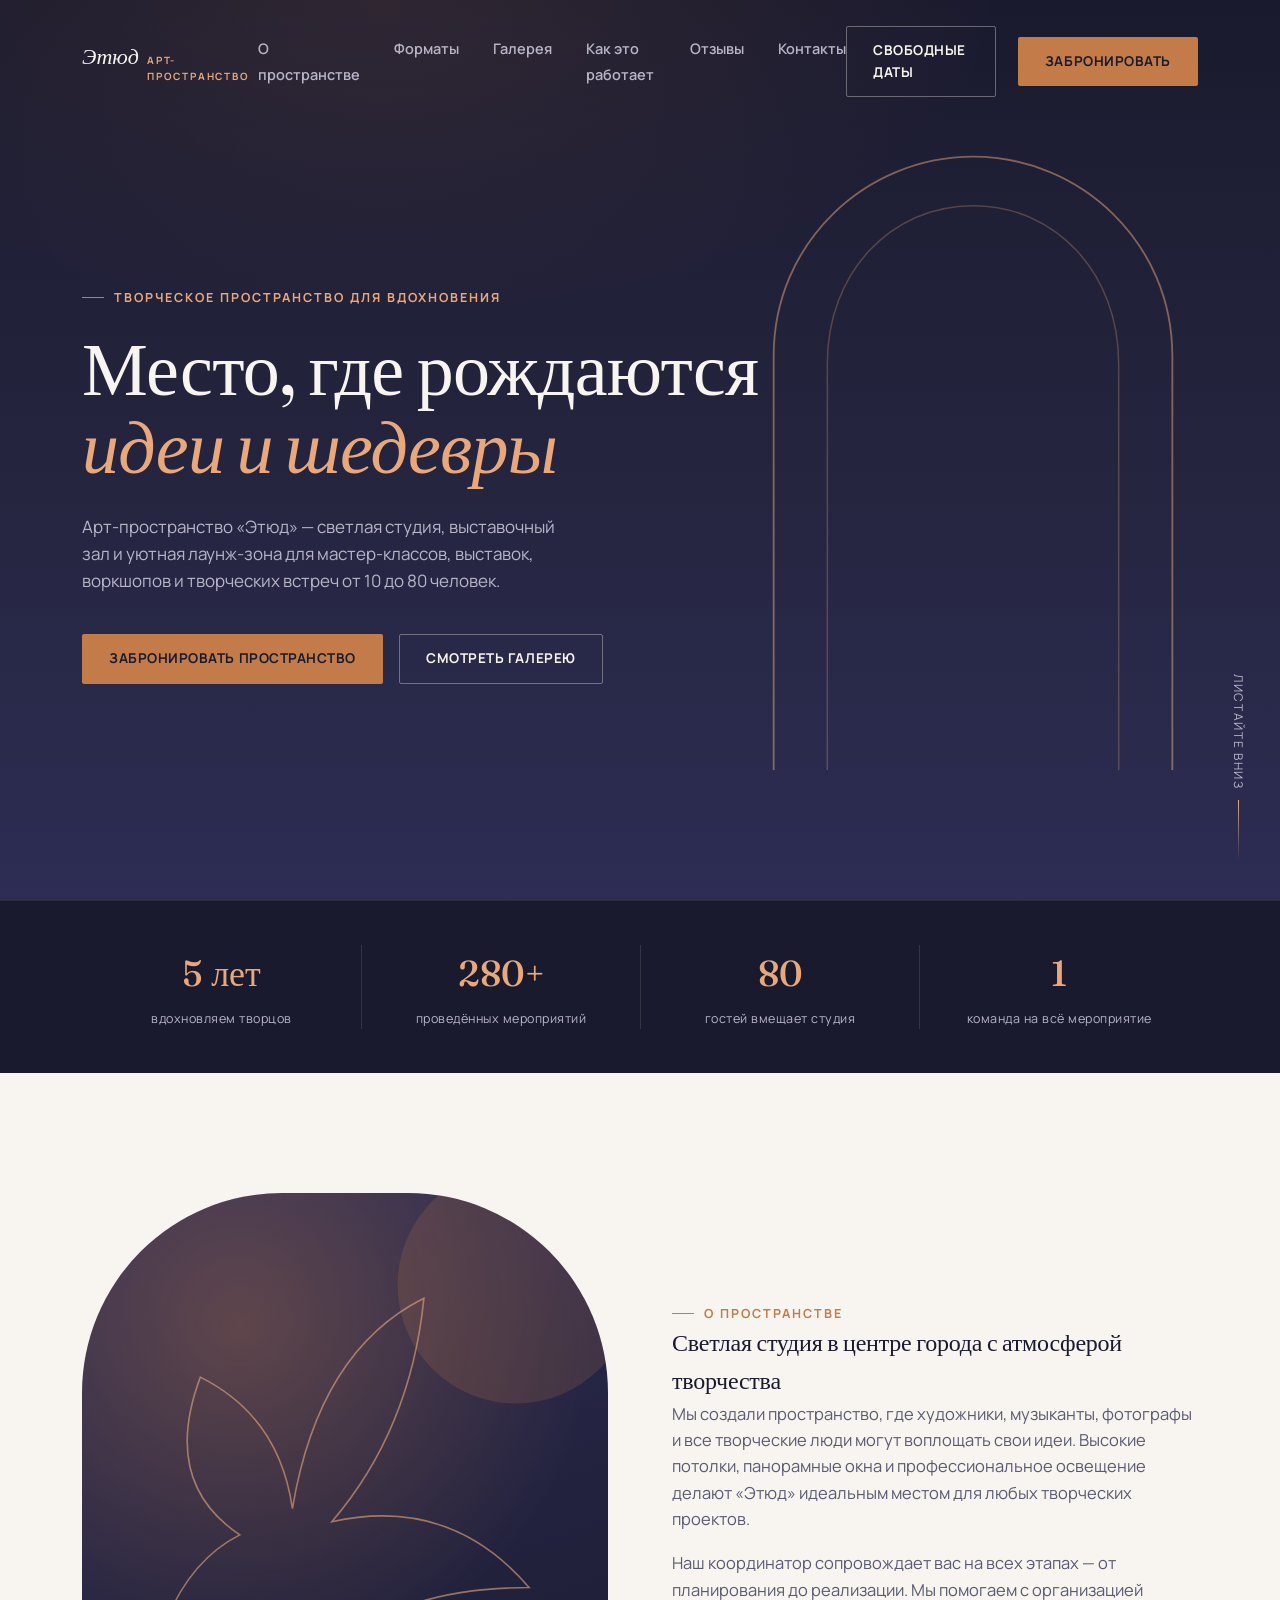
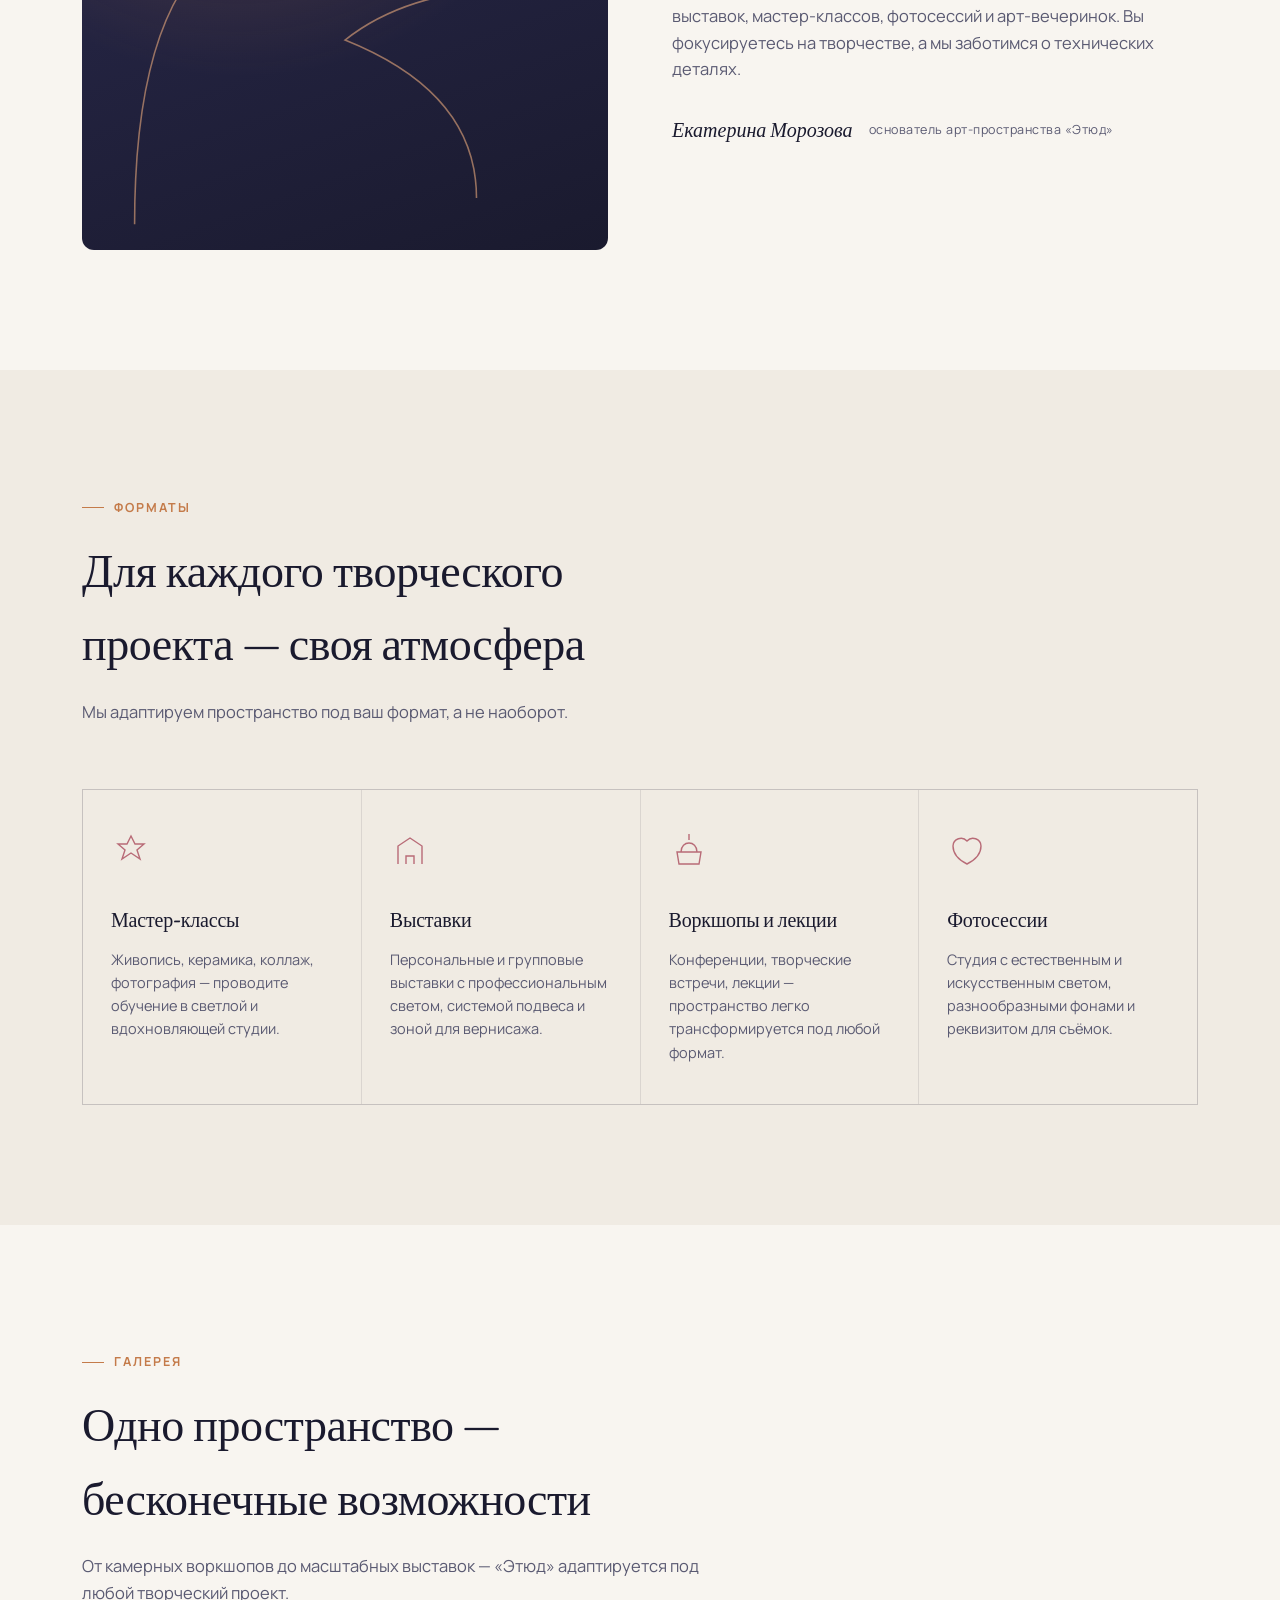
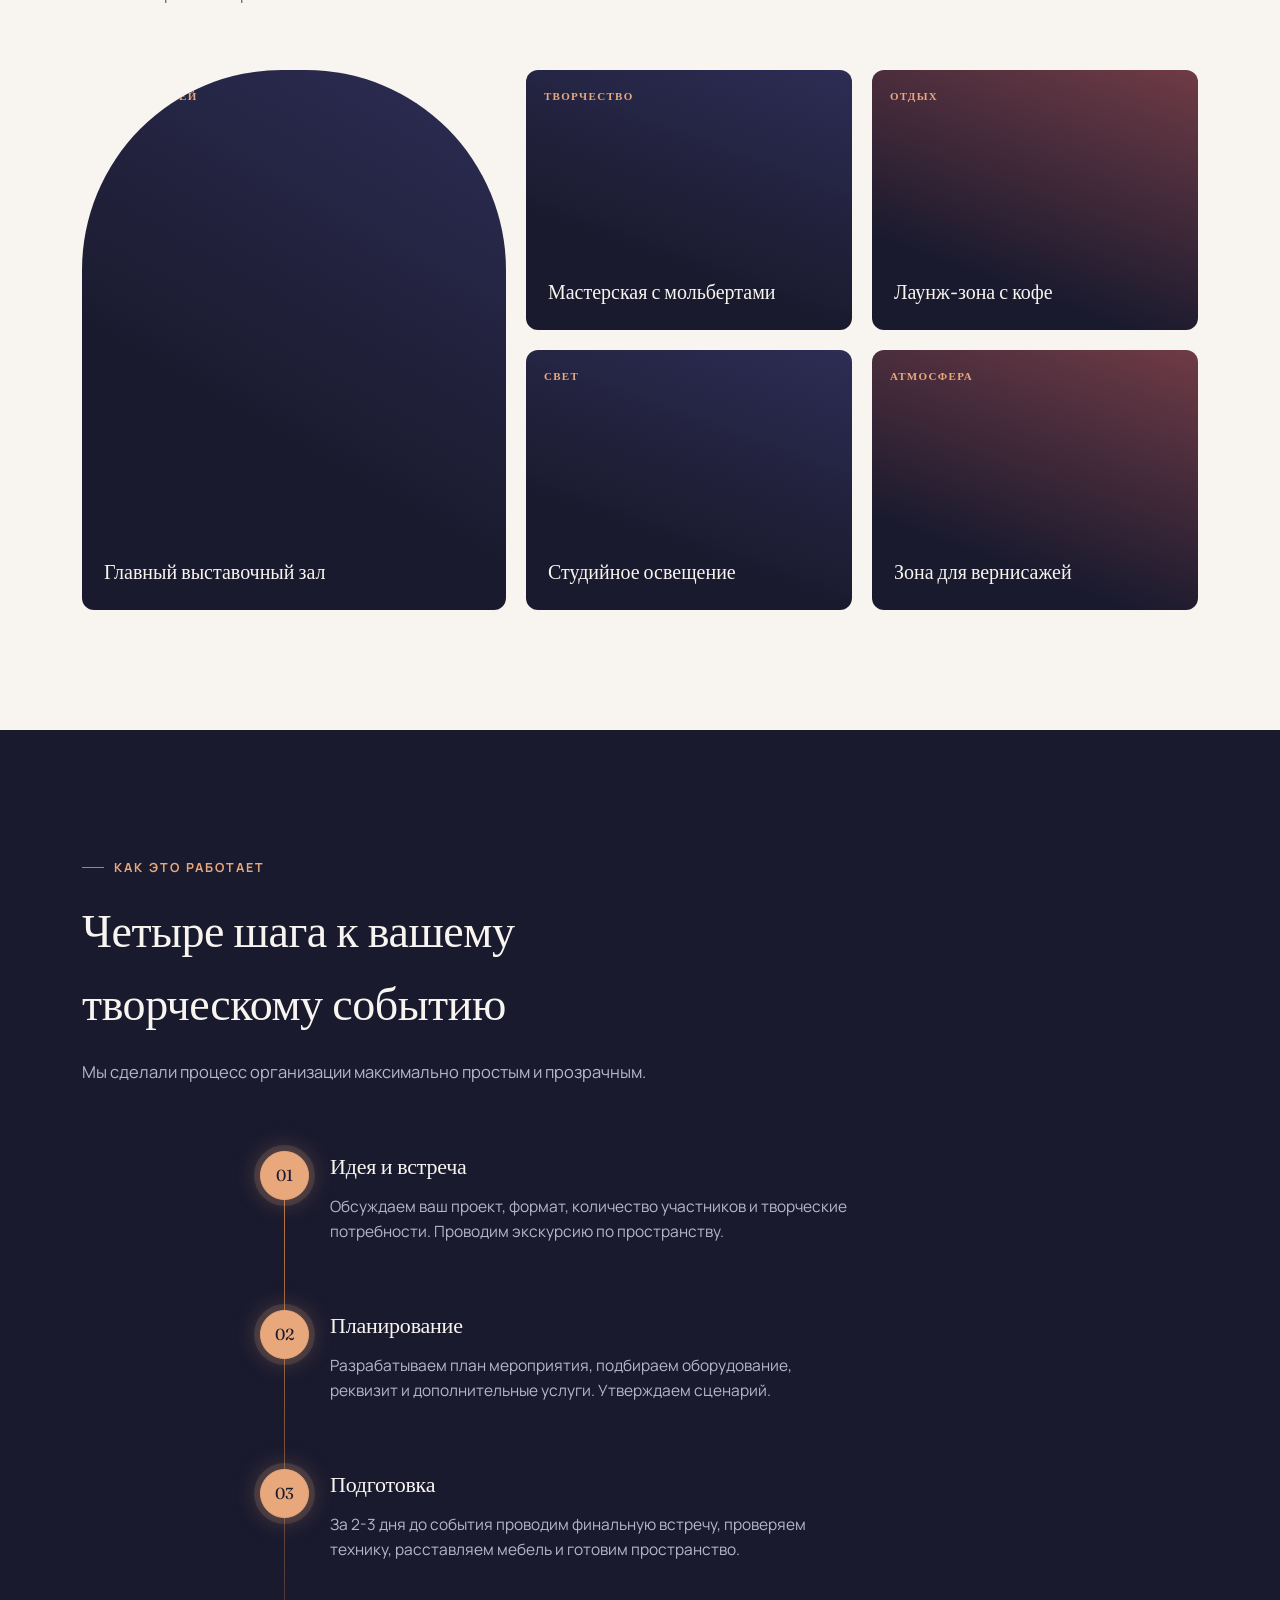
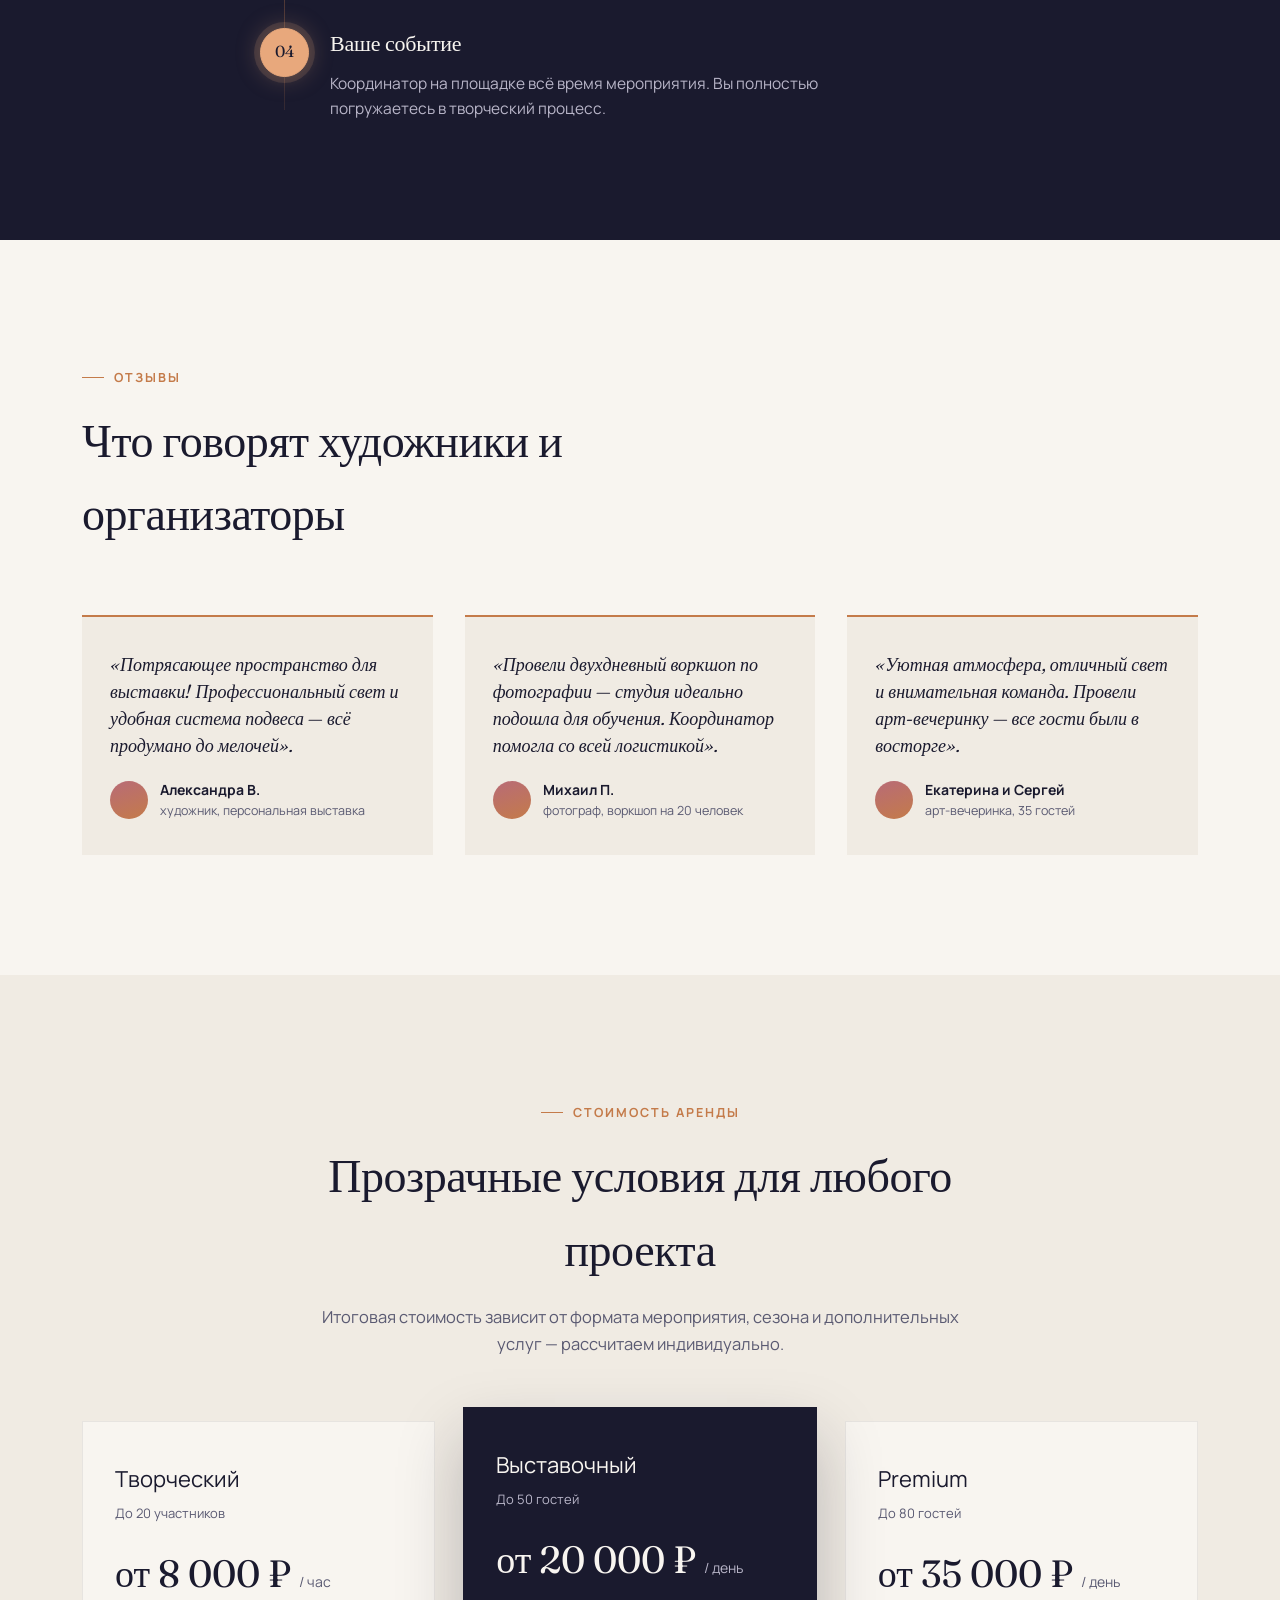
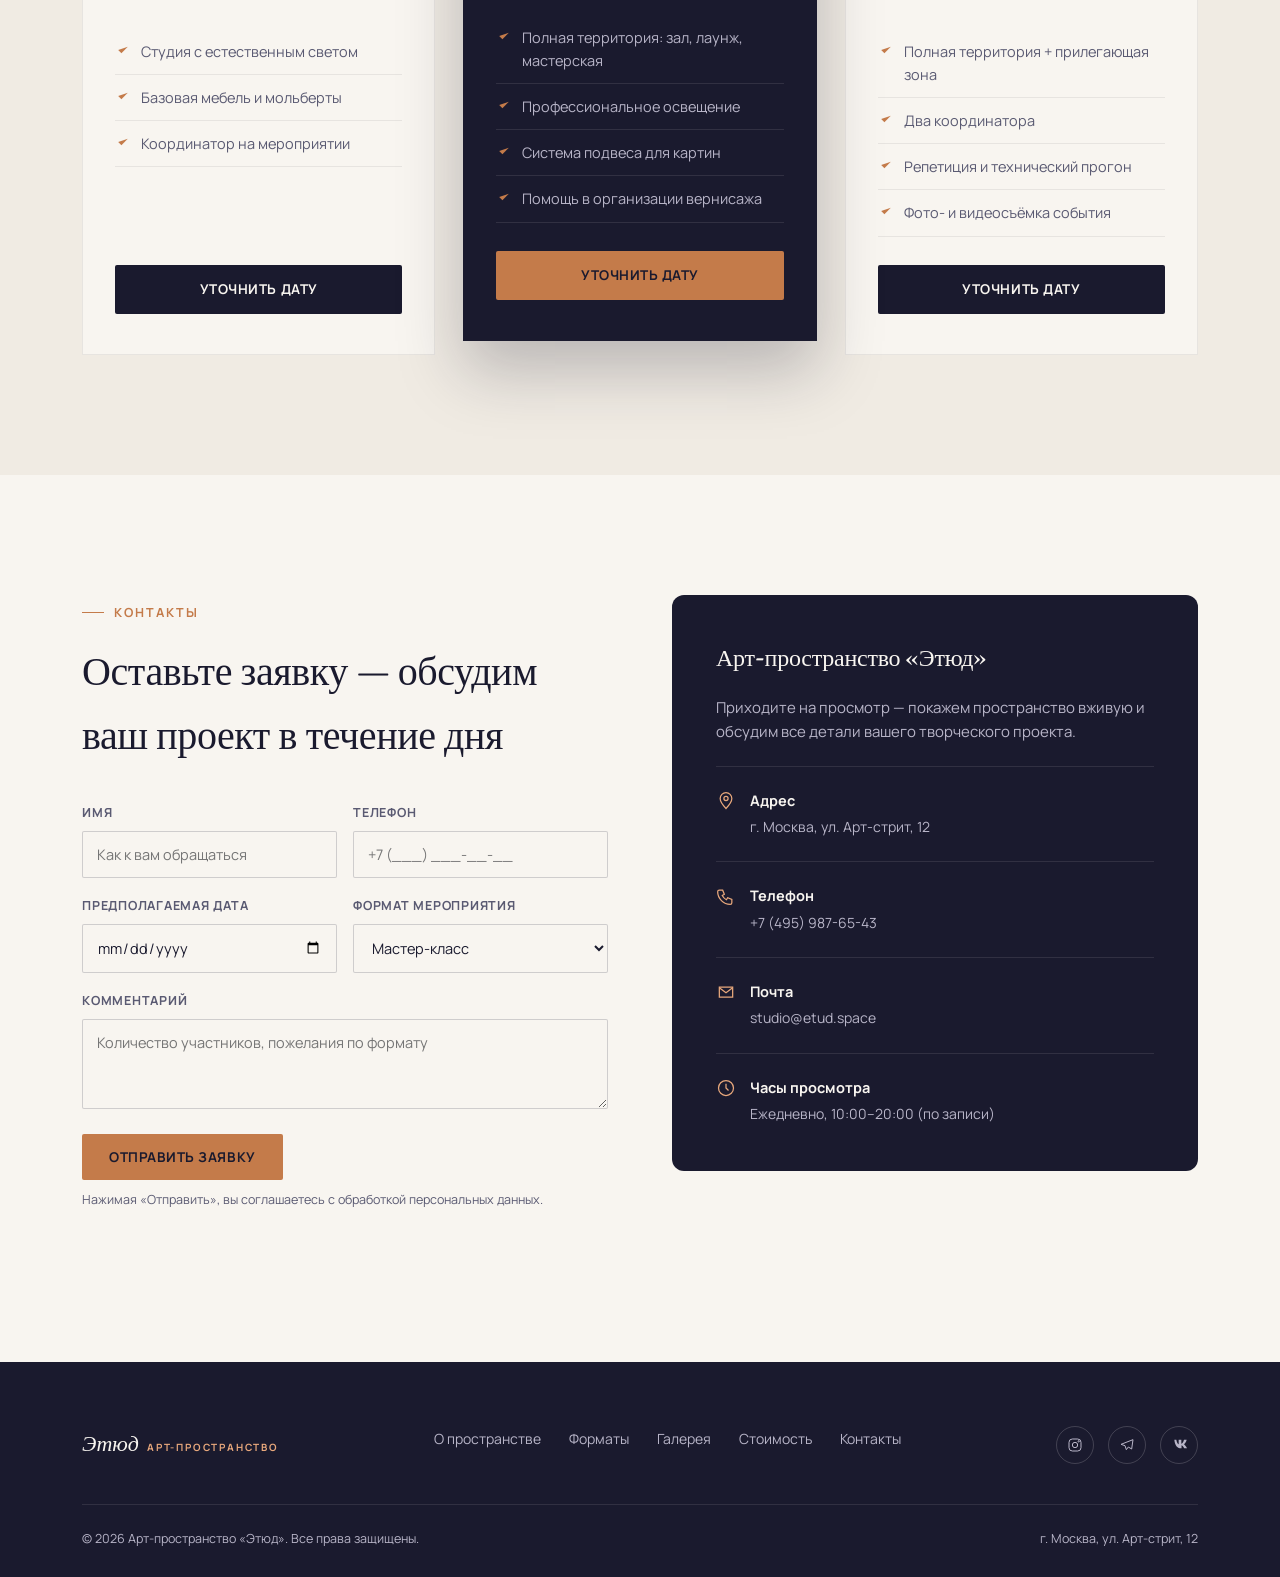
==== порт.html @ 54f68902 "Add files via upload" ====
﻿<!DOCTYPE html>
<html lang="ru">
<head>
<meta charset="UTF-8">
<meta name="viewport" content="width=device-width, initial-scale=1.0">
<title>Арт-пространство «Этюд» — творческая студия</title>
<meta name="description" content="Творческая студия для мастер-классов, выставок, воркшопов и арт-вечеринок от 10 до 80 человек.">
<link rel="preconnect" href="https://fonts.googleapis.com">
<link rel="preconnect" href="https://fonts.gstatic.com" crossorigin>
<link href="https://fonts.googleapis.com/css2?family=Fraunces:ital,opsz,wght@0,9..144,300;0,9..144,400;0,9..144,500;0,9..144,600;1,9..144,400;1,9..144,500&family=Manrope:wght@400;500;600;700;800&display=swap" rel="stylesheet">
<style>
  :root {
    --ink: #1a1a2e;
    --ink-2: #252540;
    --ink-3: #2d2d55;
    --parchment: #f8f5f0;
    --parchment-2: #f0ebe3;
    --gold: #c47b4a;
    --gold-light: #e8a87c;
    --rose: #b86b77;
    --rose-soft: #e8cdd2;
    --text-dark: #1a1a2e;
    --text-dim: #5a5a72;
    --text-light: #f8f5f0;
    --text-light-dim: #b8b5c8;
    --radius-arch: 200px 200px 12px 12px;
    --ease: cubic-bezier(.22,.68,0,1);
  }

  * { box-sizing: border-box; }
  html { scroll-behavior: smooth; }
  @media (prefers-reduced-motion: reduce) {
    html { scroll-behavior: auto; }
    * { animation-duration: 0.01ms !important; animation-iteration-count: 1 !important; transition-duration: 0.01ms !important; }
  }

  body {
    margin: 0;
    background: var(--parchment);
    color: var(--text-dark);
    font-family: 'Manrope', sans-serif;
    font-size: 16px;
    line-height: 1.6;
    -webkit-font-smoothing: antialiased;
  }

  h1, h2, h3, h4 {
    font-family: 'Fraunces', serif;
    font-weight: 500;
    margin: 0;
    color: inherit;
    letter-spacing: -0.01em;
  }

  p { margin: 0; }
  a { color: inherit; text-decoration: none; }
  img { max-width: 100%; display: block; }
  button { font-family: inherit; cursor: pointer; }

  .wrap {
    max-width: 1180px;
    margin: 0 auto;
    padding: 0 32px;
  }

  .eyebrow {
    display: inline-flex;
    align-items: center;
    gap: 10px;
    font-size: 12.5px;
    font-weight: 700;
    letter-spacing: .16em;
    text-transform: uppercase;
    color: var(--gold);
  }
  .eyebrow::before {
    content: '';
    width: 22px;
    height: 1px;
    background: var(--gold);
  }

  /* ---------- Header ---------- */
  .site-header {
    position: fixed;
    top: 0; left: 0; right: 0;
    z-index: 200;
    padding: 26px 0;
    transition: padding .35s var(--ease), background .35s var(--ease), box-shadow .35s var(--ease);
  }
  .site-header.scrolled {
    padding: 14px 0;
    background: rgba(26, 26, 46, .92);
    backdrop-filter: blur(10px);
    box-shadow: 0 8px 30px rgba(0,0,0,.18);
  }
  .site-header .wrap {
    display: flex;
    align-items: center;
    justify-content: space-between;
  }
  .logo {
    font-family: 'Fraunces', serif;
    font-size: 22px;
    font-style: italic;
    font-weight: 500;
    color: var(--text-light);
    display: flex;
    align-items: baseline;
    gap: 8px;
  }
  .logo small {
    font-family: 'Manrope', sans-serif;
    font-style: normal;
    font-size: 10px;
    letter-spacing: .18em;
    text-transform: uppercase;
    color: var(--gold-light);
    font-weight: 700;
  }
  .site-nav ul {
    list-style: none;
    display: flex;
    gap: 34px;
    margin: 0; padding: 0;
  }
  .site-nav a {
    color: var(--text-light-dim);
    font-size: 14.5px;
    font-weight: 600;
    transition: color .2s;
    position: relative;
  }
  .site-nav a:hover { color: var(--text-light); }
  .header-actions { display: flex; align-items: center; gap: 22px; }
  .btn {
    display: inline-flex;
    align-items: center;
    justify-content: center;
    gap: 8px;
    padding: 13px 26px;
    border-radius: 2px;
    font-size: 13.5px;
    font-weight: 700;
    letter-spacing: .04em;
    text-transform: uppercase;
    border: 1px solid transparent;
    transition: transform .25s var(--ease), background .25s, color .25s, border-color .25s;
  }
  .btn-gold {
    background: var(--gold);
    color: var(--ink);
  }
  .btn-gold:hover { background: var(--gold-light); transform: translateY(-2px); }
  .btn-outline {
    border-color: rgba(248, 245, 240, .35);
    color: var(--text-light);
  }
  .btn-outline:hover { border-color: var(--gold-light); color: var(--gold-light); }
  .btn-ink {
    background: var(--ink);
    color: var(--text-light);
  }
  .btn-ink:hover { background: var(--ink-3); transform: translateY(-2px); }

  .nav-toggle {
    display: none;
    flex-direction: column;
    gap: 5px;
    background: none;
    border: none;
    padding: 6px;
  }
  .nav-toggle span {
    width: 24px; height: 2px;
    background: var(--text-light);
  }

  /* ---------- Hero ---------- */
  .hero {
    position: relative;
    min-height: 100vh;
    display: flex;
    align-items: flex-end;
    background:
      radial-gradient(ellipse 80% 60% at 30% 0%, rgba(196, 123, 74, .12), transparent 60%),
      linear-gradient(180deg, var(--ink) 0%, var(--ink-2) 55%, var(--ink-3) 100%);
    overflow: hidden;
    padding-top: 120px;
  }
  .hero-arch {
    position: absolute;
    right: 6%;
    top: 14%;
    width: min(38vw, 460px);
    opacity: .9;
  }
  .hero-arch svg { width: 100%; height: auto; }
  .hero .wrap {
    position: relative;
    width: 100%;
    padding-bottom: 96px;
  }
  .hero-content { max-width: 680px; }
  .hero .eyebrow { color: var(--gold-light); margin-bottom: 22px; }
  .hero h1 {
    color: var(--text-light);
    font-size: clamp(40px, 6vw, 74px);
    line-height: 1.06;
    font-weight: 500;
  }
  .hero h1 em {
    font-style: italic;
    color: var(--gold-light);
    font-weight: 400;
  }
  .hero-sub {
    margin-top: 26px;
    max-width: 480px;
    color: var(--text-light-dim);
    font-size: 17px;
  }
  .hero-cta {
    display: flex;
    gap: 16px;
    margin-top: 40px;
    flex-wrap: wrap;
  }
  .hero-scroll {
    position: absolute;
    right: 32px;
    bottom: 40px;
    display: flex;
    align-items: center;
    gap: 10px;
    color: var(--text-light-dim);
    font-size: 12px;
    letter-spacing: .14em;
    text-transform: uppercase;
    writing-mode: vertical-rl;
  }
  .hero-scroll::after {
    content: '';
    width: 1px; height: 60px;
    background: linear-gradient(var(--gold-light), transparent);
  }

  /* ---------- Stats ---------- */
  .stats {
    background: var(--ink);
    border-top: 1px solid rgba(248, 245, 240, .08);
  }
  .stats .wrap {
    display: grid;
    grid-template-columns: repeat(4, 1fr);
    padding: 44px 32px;
  }
  .stat {
    text-align: center;
    border-left: 1px solid rgba(248, 245, 240, .12);
    padding: 0 12px;
  }
  .stat:first-child { border-left: none; }
  .stat .num {
    font-family: 'Fraunces', serif;
    font-size: 36px;
    color: var(--gold-light);
    font-weight: 500;
  }
  .stat .label {
    margin-top: 6px;
    font-size: 12.5px;
    color: var(--text-light-dim);
    letter-spacing: .04em;
  }

  /* ---------- Section ---------- */
  section { padding: 120px 0; }
  .section-head {
    max-width: 640px;
    margin-bottom: 64px;
  }
  .section-head h2 {
    font-size: clamp(30px, 3.6vw, 46px);
    margin-top: 16px;
  }
  .section-head p {
    margin-top: 18px;
    color: var(--text-dim);
    font-size: 16.5px;
  }
  .section-head.center {
    margin-left: auto; margin-right: auto;
    text-align: center;
  }

  /* ---------- About ---------- */
  .about { background: var(--parchment); }
  .about-grid {
    display: grid;
    grid-template-columns: 1fr 1fr;
    gap: 64px;
    align-items: center;
  }
  .about-art {
    aspect-ratio: 4/5;
    border-radius: var(--radius-arch);
    background:
      radial-gradient(circle at 30% 20%, rgba(196, 123, 74, .35), transparent 55%),
      linear-gradient(160deg, var(--ink-3), var(--ink));
    position: relative;
    overflow: hidden;
  }
  .about-art svg { position: absolute; inset: 0; width: 100%; height: 100%; }
  .about-text p { color: var(--text-dim); font-size: 16.5px; }
  .about-text p + p { margin-top: 18px; }
  .about-signature {
    margin-top: 32px;
    display: flex;
    align-items: center;
    gap: 16px;
  }
  .about-signature .sig-name {
    font-family: 'Fraunces', serif;
    font-style: italic;
    font-size: 20px;
  }
  .about-signature .sig-role {
    font-size: 12.5px;
    color: var(--text-dim);
    letter-spacing: .04em;
  }

  /* ---------- Services ---------- */
  .services { background: var(--parchment-2); }
  .service-grid {
    display: grid;
    grid-template-columns: repeat(4, 1fr);
    gap: 1px;
    background: rgba(26, 26, 46, .1);
    border: 1px solid rgba(26, 26, 46, .1);
  }
  .service-card {
    background: var(--parchment-2);
    padding: 40px 28px;
    transition: background .3s;
  }
  .service-card:hover { background: var(--parchment); }
  .service-card .icon {
    width: 40px; height: 40px;
    color: var(--rose);
    margin-bottom: 26px;
  }
  .service-card h3 {
    font-size: 20px;
    margin-bottom: 12px;
  }
  .service-card p {
    color: var(--text-dim);
    font-size: 14.5px;
  }

  /* ---------- Gallery ---------- */
  .gallery { background: var(--parchment); }
  .gallery-grid {
    display: grid;
    grid-template-columns: 1.3fr 1fr 1fr;
    grid-template-rows: 260px 260px;
    gap: 20px;
  }
  .gal-item {
    position: relative;
    border-radius: 12px;
    overflow: hidden;
    display: flex;
    align-items: flex-end;
    padding: 22px;
    color: var(--text-light);
  }
  .gal-item::before {
    content: '';
    position: absolute; inset: 0;
    background: linear-gradient(200deg, var(--ink-3), var(--ink) 70%);
  }
  .gal-item.a { grid-row: span 2; border-radius: var(--radius-arch); }
  .gal-item.a::before {
    background: linear-gradient(210deg, var(--ink-3), var(--ink) 65%),
                radial-gradient(circle at 80% 10%, rgba(196, 123, 74, .25), transparent 55%);
  }
  .gal-item.rose::before { background: linear-gradient(200deg, #6f3b46, var(--ink) 75%); }
  .gal-item span { position: relative; font-family: 'Fraunces', serif; font-size: 20px; }
  .gal-item .gal-tag {
    position: absolute; top: 18px; left: 18px;
    font-size: 11px; letter-spacing: .12em; text-transform: uppercase;
    color: var(--gold-light); font-weight: 700;
  }

  /* ---------- Process ---------- */
  .process {
    background: var(--ink);
    color: var(--text-light);
    position: relative;
    overflow: hidden;
  }
  .process .section-head h2 { color: var(--text-light); }
  .process .section-head p { color: var(--text-light-dim); }
  .process .eyebrow { color: var(--gold-light); }

  .thread {
    position: relative;
    max-width: 760px;
    margin: 0 auto;
    padding-left: 70px;
  }
  .thread::before {
    content: '';
    position: absolute;
    left: 24px; top: 10px; bottom: 10px;
    width: 1px;
    background: linear-gradient(var(--gold), rgba(196, 123, 74, .15));
  }
  .thread-step {
    position: relative;
    padding-bottom: 64px;
    opacity: .35;
    transform: translateX(-6px);
    transition: opacity .6s var(--ease), transform .6s var(--ease);
  }
  .thread-step.in-view { opacity: 1; transform: translateX(0); }
  .thread-step:last-child { padding-bottom: 0; }
  .thread-node {
    position: absolute;
    left: -70px; top: 2px;
    width: 49px; height: 49px;
    border-radius: 50%;
    background: var(--ink-2);
    border: 1px solid rgba(232, 168, 124, .3);
    display: flex;
    align-items: center;
    justify-content: center;
    font-family: 'Fraunces', serif;
    font-size: 16px;
    color: var(--text-light-dim);
    transition: box-shadow .5s, border-color .5s, color .5s, background .5s;
  }
  .thread-step.in-view .thread-node {
    color: var(--ink);
    background: var(--gold-light);
    border-color: var(--gold-light);
    box-shadow: 0 0 0 6px rgba(232, 168, 124, .14), 0 0 24px rgba(232, 168, 124, .35);
  }
  .thread-step h3 { font-size: 22px; margin-bottom: 10px; }
  .thread-step p { color: var(--text-light-dim); font-size: 15.5px; max-width: 520px; }

  /* ---------- Testimonials ---------- */
  .testimonials { background: var(--parchment); }
  .t-grid {
    display: grid;
    grid-template-columns: repeat(3, 1fr);
    gap: 32px;
  }
  .t-card {
    background: var(--parchment-2);
    border-top: 2px solid var(--gold);
    padding: 34px 28px;
    display: flex;
    flex-direction: column;
    gap: 20px;
  }
  .t-quote {
    font-family: 'Fraunces', serif;
    font-style: italic;
    font-size: 18px;
    line-height: 1.5;
    color: var(--text-dark);
  }
  .t-meta { display: flex; align-items: center; gap: 12px; margin-top: auto; }
  .t-avatar {
    width: 38px; height: 38px;
    border-radius: 50%;
    background: linear-gradient(160deg, var(--rose), var(--gold));
    flex-shrink: 0;
  }
  .t-name { font-weight: 700; font-size: 14px; }
  .t-event { font-size: 12.5px; color: var(--text-dim); }

  /* ---------- Pricing ---------- */
  .pricing { background: var(--parchment-2); }
  .price-grid {
    display: grid;
    grid-template-columns: repeat(3, 1fr);
    gap: 28px;
  }
  .price-card {
    background: var(--parchment);
    padding: 40px 32px;
    border: 1px solid rgba(26, 26, 46, .08);
    display: flex;
    flex-direction: column;
  }
  .price-card.featured {
    background: var(--ink);
    color: var(--text-light);
    border-color: var(--ink);
    transform: translateY(-14px);
    box-shadow: 0 30px 60px rgba(26, 26, 46, .25);
  }
  .price-card.featured .price-tag { color: var(--text-light-dim); }
  .price-card.featured .price-list li { color: var(--text-light-dim); border-color: rgba(248, 245, 240, .1); }
  .price-name { font-size: 22px; margin-bottom: 6px; }
  .price-tag { font-size: 13px; color: var(--text-dim); margin-bottom: 20px; }
  .price-value {
    font-family: 'Fraunces', serif;
    font-size: 38px;
    margin-bottom: 24px;
  }
  .price-value span { font-size: 14px; font-family: 'Manrope', sans-serif; color: var(--text-dim); }
  .price-card.featured .price-value span { color: var(--text-light-dim); }
  .price-list { list-style: none; margin: 0 0 28px; padding: 0; flex: 1; }
  .price-list li {
    padding: 11px 0;
    border-bottom: 1px solid rgba(26, 26, 46, .08);
    font-size: 14.5px;
    color: var(--text-dim);
    display: flex;
    gap: 10px;
  }
  .price-list li svg { width: 16px; height: 16px; flex-shrink: 0; color: var(--gold); margin-top: 2px; }

  /* ---------- Contact ---------- */
  .contact { background: var(--parchment); }
  .contact-grid {
    display: grid;
    grid-template-columns: 1fr 1fr;
    gap: 64px;
  }
  .contact-info {
    background: var(--ink);
    color: var(--text-light);
    padding: 44px;
    border-radius: 12px;
  }
  .contact-info h3 { font-size: 24px; margin-bottom: 18px; color: var(--text-light); }
  .contact-info p { color: var(--text-light-dim); font-size: 15px; }
  .contact-line {
    display: flex; gap: 14px; align-items: flex-start;
    margin-top: 22px;
    padding-top: 22px;
    border-top: 1px solid rgba(248, 245, 240, .1);
  }
  .contact-line svg { width: 20px; height: 20px; color: var(--gold-light); flex-shrink: 0; margin-top: 2px; }
  .contact-line strong { display: block; font-size: 14.5px; color: var(--text-light); margin-bottom: 2px; }
  .contact-line span { font-size: 14px; color: var(--text-light-dim); }

  .form-row { display: grid; grid-template-columns: 1fr 1fr; gap: 16px; }
  .field { margin-bottom: 18px; }
  .field label {
    display: block;
    font-size: 12.5px;
    letter-spacing: .06em;
    text-transform: uppercase;
    color: var(--text-dim);
    margin-bottom: 8px;
    font-weight: 700;
  }
  .field input, .field select, .field textarea {
    width: 100%;
    padding: 13px 14px;
    border: 1px solid rgba(26, 26, 46, .18);
    background: var(--parchment);
    font-family: 'Manrope', sans-serif;
    font-size: 14.5px;
    color: var(--text-dark);
    border-radius: 2px;
    transition: border-color .2s;
  }
  .field textarea { resize: vertical; min-height: 90px; }
  .field input:focus, .field select:focus, .field textarea:focus {
    outline: none;
    border-color: var(--gold);
  }
  .field-note { font-size: 12.5px; color: var(--text-dim); margin-top: 10px; }
  .form-status { font-size: 13.5px; margin-top: 14px; color: var(--gold); min-height: 18px; }

  /* ---------- Footer ---------- */
  footer {
    background: var(--ink);
    color: var(--text-light-dim);
    padding: 64px 0 28px;
  }
  .footer-top {
    display: flex;
    justify-content: space-between;
    align-items: flex-start;
    flex-wrap: wrap;
    gap: 32px;
    padding-bottom: 40px;
    border-bottom: 1px solid rgba(248, 245, 240, .1);
  }
  .footer-nav ul { list-style: none; display: flex; gap: 28px; padding: 0; margin: 0; flex-wrap: wrap; }
  .footer-nav a { font-size: 14px; }
  .footer-nav a:hover { color: var(--gold-light); }
  .footer-social { display: flex; gap: 14px; }
  .footer-social a {
    width: 38px; height: 38px;
    border: 1px solid rgba(248, 245, 240, .18);
    border-radius: 50%;
    display: flex; align-items: center; justify-content: center;
    transition: border-color .2s, color .2s;
  }
  .footer-social a:hover { border-color: var(--gold-light); color: var(--gold-light); }
  .footer-bottom {
    display: flex; justify-content: space-between;
    padding-top: 24px;
    font-size: 12.5px;
    flex-wrap: wrap;
    gap: 12px;
  }

  /* ---------- Reveal ---------- */
  .reveal {
    opacity: 0;
    transform: translateY(24px);
    transition: opacity .7s var(--ease), transform .7s var(--ease);
  }
  .reveal.in-view { opacity: 1; transform: translateY(0); }

  /* ---------- Responsive ---------- */
  @media (max-width: 980px) {
    .service-grid { grid-template-columns: repeat(2, 1fr); }
    .gallery-grid { grid-template-columns: 1fr 1fr; grid-template-rows: auto; }
    .gal-item.a { grid-column: span 2; grid-row: auto; height: 260px; }
    .t-grid, .price-grid { grid-template-columns: 1fr; }
    .price-card.featured { transform: none; }
    .contact-grid, .about-grid { grid-template-columns: 1fr; }
    .stats .wrap { grid-template-columns: repeat(2, 1fr); row-gap: 24px; }
    .stat:nth-child(3) { border-left: none; }
  }
  @media (max-width: 760px) {
    .wrap { padding: 0 22px; }
    section { padding: 80px 0; }
    .site-nav, .header-actions .btn-outline { display: none; }
    .nav-toggle { display: flex; }
    .service-grid { grid-template-columns: 1fr; }
    .form-row { grid-template-columns: 1fr; }
    .hero-arch { display: none; }
    .thread { padding-left: 56px; }
    .thread-node { left: -56px; width: 40px; height: 40px; font-size: 14px; }
  }

  /* Mobile nav panel */
  .mobile-nav {
    position: fixed; inset: 0; z-index: 300;
    background: var(--ink);
    display: flex; flex-direction: column;
    align-items: center; justify-content: center;
    gap: 30px;
    transform: translateY(-100%);
    transition: transform .4s var(--ease);
  }
  .mobile-nav.open { transform: translateY(0); }
  .mobile-nav a {
    font-family: 'Fraunces', serif;
    font-size: 28px;
    color: var(--text-light);
  }
  .mobile-nav .close-btn {
    position: absolute; top: 26px; right: 26px;
    background: none; border: none; color: var(--text-light); font-size: 28px;
  }
</style>
</head>
<body>

<header class="site-header" id="siteHeader">
  <div class="wrap">
    <a href="#hero" class="logo">Этюд <small>арт-пространство</small></a>
    <nav class="site-nav">
      <ul>
        <li><a href="#about">О пространстве</a></li>
        <li><a href="#services">Форматы</a></li>
        <li><a href="#gallery">Галерея</a></li>
        <li><a href="#process">Как это работает</a></li>
        <li><a href="#testimonials">Отзывы</a></li>
        <li><a href="#contact">Контакты</a></li>
      </ul>
    </nav>
    <div class="header-actions">
      <a href="#contact" class="btn btn-outline">Свободные даты</a>
      <a href="#contact" class="btn btn-gold">Забронировать</a>
      <button class="nav-toggle" id="navToggle" aria-label="Открыть меню">
        <span></span><span></span><span></span>
      </button>
    </div>
  </div>
</header>

<div class="mobile-nav" id="mobileNav">
  <button class="close-btn" id="navClose" aria-label="Закрыть меню">✕</button>
  <a href="#about">О пространстве</a>
  <a href="#services">Форматы</a>
  <a href="#gallery">Галерея</a>
  <a href="#process">Как это работает</a>
  <a href="#testimonials">Отзывы</a>
  <a href="#contact">Контакты</a>
</div>

<section class="hero" id="hero">
  <div class="hero-arch">
    <svg viewBox="0 0 300 420" fill="none">
      <path d="M20 420V150C20 76 80 20 150 20C220 20 280 76 280 150V420" stroke="#E8A87C" stroke-opacity="0.55" stroke-width="1.2"/>
      <path d="M55 420V155C55 96 96 52 150 52C204 52 245 96 245 155V420" stroke="#E8A87C" stroke-opacity="0.3" stroke-width="1"/>
    </svg>
  </div>
  <div class="wrap">
    <div class="hero-content">
      <div class="eyebrow">Творческое пространство для вдохновения</div>
      <h1>Место, где рождаются <em>идеи и шедевры</em></h1>
      <p class="hero-sub">Арт-пространство «Этюд» — светлая студия, выставочный зал и уютная лаунж-зона для мастер-классов, выставок, воркшопов и творческих встреч от 10 до 80 человек.</p>
      <div class="hero-cta">
        <a href="#contact" class="btn btn-gold">Забронировать пространство</a>
        <a href="#gallery" class="btn btn-outline">Смотреть галерею</a>
      </div>
    </div>
  </div>
  <div class="hero-scroll">Листайте вниз</div>
</section>

<div class="stats">
  <div class="wrap">
    <div class="stat"><div class="num">5 лет</div><div class="label">вдохновляем творцов</div></div>
    <div class="stat"><div class="num">280+</div><div class="label">проведённых мероприятий</div></div>
    <div class="stat"><div class="num">80</div><div class="label">гостей вмещает студия</div></div>
    <div class="stat"><div class="num">1</div><div class="label">команда на всё мероприятие</div></div>
  </div>
</div>

<section class="about" id="about">
  <div class="wrap about-grid">
    <div class="about-art reveal">
      <svg viewBox="0 0 400 500" fill="none">
        <circle cx="330" cy="70" r="90" fill="#C47B4A" opacity="0.18"/>
        <path d="M40 480 Q40 300 120 260 Q60 220 90 140 Q150 170 160 240 Q180 120 260 80 Q250 180 190 250 Q280 230 340 300 Q250 300 200 340 Q300 380 300 460" stroke="#E8A87C" stroke-width="1.2" opacity="0.6"/>
      </svg>
    </div>
    <div class="about-text reveal">
      <div class="eyebrow">О пространстве</div>
      <h2>Светлая студия в центре города с атмосферой творчества</h2>
      <p>Мы создали пространство, где художники, музыканты, фотографы и все творческие люди могут воплощать свои идеи. Высокие потолки, панорамные окна и профессиональное освещение делают «Этюд» идеальным местом для любых творческих проектов.</p>
      <p>Наш координатор сопровождает вас на всех этапах — от планирования до реализации. Мы помогаем с организацией выставок, мастер-классов, фотосессий и арт-вечеринок. Вы фокусируетесь на творчестве, а мы заботимся о технических деталях.</p>
      <div class="about-signature">
        <div class="sig-name">Екатерина Морозова</div>
        <div class="sig-role">основатель арт-пространства «Этюд»</div>
      </div>
    </div>
  </div>
</section>

<section class="services" id="services">
  <div class="wrap">
    <div class="section-head reveal">
      <div class="eyebrow">Форматы</div>
      <h2>Для каждого творческого проекта — своя атмосфера</h2>
      <p>Мы адаптируем пространство под ваш формат, а не наоборот.</p>
    </div>
  </div>
  <div class="wrap">
    <div class="service-grid reveal">
      <div class="service-card">
        <svg class="icon" viewBox="0 0 40 40" fill="none" stroke="currentColor" stroke-width="1.4"><path d="M20 6l4 8h9l-7 6 3 9-9-6-9 6 3-9-7-6h9z"/></svg>
        <h3>Мастер-классы</h3>
        <p>Живопись, керамика, коллаж, фотография — проводите обучение в светлой и вдохновляющей студии.</p>
      </div>
      <div class="service-card">
        <svg class="icon" viewBox="0 0 40 40" fill="none" stroke="currentColor" stroke-width="1.4"><path d="M8 34V16l12-8 12 8v18M16 34v-8h8v8"/></svg>
        <h3>Выставки</h3>
        <p>Персональные и групповые выставки с профессиональным светом, системой подвеса и зоной для вернисажа.</p>
      </div>
      <div class="service-card">
        <svg class="icon" viewBox="0 0 40 40" fill="none" stroke="currentColor" stroke-width="1.4"><path d="M20 4v6M12 22c0-6 4-9 8-9s8 3 8 9M8 22h24l-2 12H10L8 22z"/></svg>
        <h3>Воркшопы и лекции</h3>
        <p>Конференции, творческие встречи, лекции — пространство легко трансформируется под любой формат.</p>
      </div>
      <div class="service-card">
        <svg class="icon" viewBox="0 0 40 40" fill="none" stroke="currentColor" stroke-width="1.4"><path d="M20 34c8-4 14-10 14-18a8 8 0 00-14-5 8 8 0 00-14 5c0 8 6 14 14 18z"/></svg>
        <h3>Фотосессии</h3>
        <p>Студия с естественным и искусственным светом, разнообразными фонами и реквизитом для съёмок.</p>
      </div>
    </div>
  </div>
</section>

<section class="gallery" id="gallery">
  <div class="wrap">
    <div class="section-head reveal">
      <div class="eyebrow">Галерея</div>
      <h2>Одно пространство — бесконечные возможности</h2>
      <p>От камерных воркшопов до масштабных выставок — «Этюд» адаптируется под любой творческий проект.</p>
    </div>
    <div class="gallery-grid reveal">
      <div class="gal-item a"><span class="gal-tag">До 80 гостей</span><span>Главный выставочный зал</span></div>
      <div class="gal-item"><span class="gal-tag">Творчество</span><span>Мастерская с мольбертами</span></div>
      <div class="gal-item rose"><span class="gal-tag">Отдых</span><span>Лаунж-зона с кофе</span></div>
      <div class="gal-item"><span class="gal-tag">Свет</span><span>Студийное освещение</span></div>
      <div class="gal-item rose"><span class="gal-tag">Атмосфера</span><span>Зона для вернисажей</span></div>
    </div>
  </div>
</section>

<section class="process" id="process">
  <div class="wrap">
    <div class="section-head reveal">
      <div class="eyebrow">Как это работает</div>
      <h2>Четыре шага к вашему творческому событию</h2>
      <p>Мы сделали процесс организации максимально простым и прозрачным.</p>
    </div>
    <div class="thread">
      <div class="thread-step">
        <div class="thread-node">01</div>
        <h3>Идея и встреча</h3>
        <p>Обсуждаем ваш проект, формат, количество участников и творческие потребности. Проводим экскурсию по пространству.</p>
      </div>
      <div class="thread-step">
        <div class="thread-node">02</div>
        <h3>Планирование</h3>
        <p>Разрабатываем план мероприятия, подбираем оборудование, реквизит и дополнительные услуги. Утверждаем сценарий.</p>
      </div>
      <div class="thread-step">
        <div class="thread-node">03</div>
        <h3>Подготовка</h3>
        <p>За 2-3 дня до события проводим финальную встречу, проверяем технику, расставляем мебель и готовим пространство.</p>
      </div>
      <div class="thread-step">
        <div class="thread-node">04</div>
        <h3>Ваше событие</h3>
        <p>Координатор на площадке всё время мероприятия. Вы полностью погружаетесь в творческий процесс.</p>
      </div>
    </div>
  </div>
</section>

<section class="testimonials" id="testimonials">
  <div class="wrap">
    <div class="section-head reveal">
      <div class="eyebrow">Отзывы</div>
      <h2>Что говорят художники и организаторы</h2>
    </div>
    <div class="t-grid reveal">
      <div class="t-card">
        <p class="t-quote">«Потрясающее пространство для выставки! Профессиональный свет и удобная система подвеса — всё продумано до мелочей».</p>
        <div class="t-meta">
          <div class="t-avatar"></div>
          <div><div class="t-name">Александра В.</div><div class="t-event">художник, персональная выставка</div></div>
        </div>
      </div>
      <div class="t-card">
        <p class="t-quote">«Провели двухдневный воркшоп по фотографии — студия идеально подошла для обучения. Координатор помогла со всей логистикой».</p>
        <div class="t-meta">
          <div class="t-avatar"></div>
          <div><div class="t-name">Михаил П.</div><div class="t-event">фотограф, воркшоп на 20 человек</div></div>
        </div>
      </div>
      <div class="t-card">
        <p class="t-quote">«Уютная атмосфера, отличный свет и внимательная команда. Провели арт-вечеринку — все гости были в восторге».</p>
        <div class="t-meta">
          <div class="t-avatar"></div>
          <div><div class="t-name">Екатерина и Сергей</div><div class="t-event">арт-вечеринка, 35 гостей</div></div>
        </div>
      </div>
    </div>
  </div>
</section>

<section class="pricing" id="pricing">
  <div class="wrap">
    <div class="section-head center reveal" style="margin-left:auto;margin-right:auto;">
      <div class="eyebrow">Стоимость аренды</div>
      <h2>Прозрачные условия для любого проекта</h2>
      <p>Итоговая стоимость зависит от формата мероприятия, сезона и дополнительных услуг — рассчитаем индивидуально.</p>
    </div>
    <div class="price-grid reveal">
      <div class="price-card">
        <div class="price-name">Творческий</div>
        <div class="price-tag">До 20 участников</div>
        <div class="price-value">от 8 000 ₽ <span>/ час</span></div>
        <ul class="price-list">
          <li><svg viewBox="0 0 20 20" fill="currentColor"><path d="M4 10l4 4 8-8"/></svg>Студия с естественным светом</li>
          <li><svg viewBox="0 0 20 20" fill="currentColor"><path d="M4 10l4 4 8-8"/></svg>Базовая мебель и мольберты</li>
          <li><svg viewBox="0 0 20 20" fill="currentColor"><path d="M4 10l4 4 8-8"/></svg>Координатор на мероприятии</li>
        </ul>
        <a href="#contact" class="btn btn-ink">Уточнить дату</a>
      </div>
      <div class="price-card featured">
        <div class="price-name">Выставочный</div>
        <div class="price-tag">До 50 гостей</div>
        <div class="price-value">от 20 000 ₽ <span>/ день</span></div>
        <ul class="price-list">
          <li><svg viewBox="0 0 20 20" fill="currentColor"><path d="M4 10l4 4 8-8"/></svg>Полная территория: зал, лаунж, мастерская</li>
          <li><svg viewBox="0 0 20 20" fill="currentColor"><path d="M4 10l4 4 8-8"/></svg>Профессиональное освещение</li>
          <li><svg viewBox="0 0 20 20" fill="currentColor"><path d="M4 10l4 4 8-8"/></svg>Система подвеса для картин</li>
          <li><svg viewBox="0 0 20 20" fill="currentColor"><path d="M4 10l4 4 8-8"/></svg>Помощь в организации вернисажа</li>
        </ul>
        <a href="#contact" class="btn btn-gold">Уточнить дату</a>
      </div>
      <div class="price-card">
        <div class="price-name">Premium</div>
        <div class="price-tag">До 80 гостей</div>
        <div class="price-value">от 35 000 ₽ <span>/ день</span></div>
        <ul class="price-list">
          <li><svg viewBox="0 0 20 20" fill="currentColor"><path d="M4 10l4 4 8-8"/></svg>Полная территория + прилегающая зона</li>
          <li><svg viewBox="0 0 20 20" fill="currentColor"><path d="M4 10l4 4 8-8"/></svg>Два координатора</li>
          <li><svg viewBox="0 0 20 20" fill="currentColor"><path d="M4 10l4 4 8-8"/></svg>Репетиция и технический прогон</li>
          <li><svg viewBox="0 0 20 20" fill="currentColor"><path d="M4 10l4 4 8-8"/></svg>Фото- и видеосъёмка события</li>
        </ul>
        <a href="#contact" class="btn btn-ink">Уточнить дату</a>
      </div>
    </div>
  </div>
</section>

<section class="contact" id="contact">
  <div class="wrap contact-grid">
    <div class="reveal">
      <div class="eyebrow">Контакты</div>
      <h2 style="margin-top:16px; font-size:clamp(28px,3.2vw,40px);">Оставьте заявку — обсудим ваш проект в течение дня</h2>
      <form id="bookingForm" style="margin-top:36px;">
        <div class="form-row">
          <div class="field">
            <label for="name">Имя</label>
            <input type="text" id="name" name="name" required placeholder="Как к вам обращаться">
          </div>
          <div class="field">
            <label for="phone">Телефон</label>
            <input type="tel" id="phone" name="phone" required placeholder="+7 (___) ___-__-__">
          </div>
        </div>
        <div class="form-row">
          <div class="field">
            <label for="date">Предполагаемая дата</label>
            <input type="date" id="date" name="date">
          </div>
          <div class="field">
            <label for="type">Формат мероприятия</label>
            <select id="type" name="type">
              <option>Мастер-класс</option>
              <option>Выставка</option>
              <option>Воркшоп</option>
              <option>Фотосессия</option>
              <option>Арт-вечеринка</option>
              <option>Другое</option>
            </select>
          </div>
        </div>
        <div class="field">
          <label for="message">Комментарий</label>
          <textarea id="message" name="message" placeholder="Количество участников, пожелания по формату"></textarea>
        </div>
        <button type="submit" class="btn btn-gold">Отправить заявку</button>
        <p class="field-note">Нажимая «Отправить», вы соглашаетесь с обработкой персональных данных.</p>
        <p class="form-status" id="formStatus"></p>
      </form>
    </div>

    <div class="reveal">
      <div class="contact-info">
        <h3>Арт-пространство «Этюд»</h3>
        <p>Приходите на просмотр — покажем пространство вживую и обсудим все детали вашего творческого проекта.</p>
        <div class="contact-line">
          <svg viewBox="0 0 24 24" fill="none" stroke="currentColor" stroke-width="1.5"><path d="M12 21s7-7.5 7-12a7 7 0 10-14 0c0 4.5 7 12 7 12z"/><circle cx="12" cy="9" r="2.5"/></svg>
          <div><strong>Адрес</strong><span>г. Москва, ул. Арт-стрит, 12</span></div>
        </div>
        <div class="contact-line">
          <svg viewBox="0 0 24 24" fill="none" stroke="currentColor" stroke-width="1.5"><path d="M4 5h4l2 5-2.5 1.5a11 11 0 005 5L14 14l5 2v4a2 2 0 01-2 2C9 22 2 15 2 7a2 2 0 012-2z"/></svg>
          <div><strong>Телефон</strong><span>+7 (495) 987-65-43</span></div>
        </div>
        <div class="contact-line">
          <svg viewBox="0 0 24 24" fill="none" stroke="currentColor" stroke-width="1.5"><path d="M4 6h16v12H4z"/><path d="M4 7l8 6 8-6"/></svg>
          <div><strong>Почта</strong><span>studio@etud.space</span></div>
        </div>
        <div class="contact-line">
          <svg viewBox="0 0 24 24" fill="none" stroke="currentColor" stroke-width="1.5"><circle cx="12" cy="12" r="9"/><path d="M12 7v5l3 3"/></svg>
          <div><strong>Часы просмотра</strong><span>Ежедневно, 10:00–20:00 (по записи)</span></div>
        </div>
      </div>
    </div>
  </div>
</section>

<footer>
  <div class="wrap">
    <div class="footer-top">
      <a href="#hero" class="logo" style="color:var(--text-light);">Этюд <small>арт-пространство</small></a>
      <nav class="footer-nav">
        <ul>
          <li><a href="#about">О пространстве</a></li>
          <li><a href="#services">Форматы</a></li>
          <li><a href="#gallery">Галерея</a></li>
          <li><a href="#pricing">Стоимость</a></li>
          <li><a href="#contact">Контакты</a></li>
        </ul>
      </nav>
      <div class="footer-social">
        <a href="#" aria-label="Instagram"><svg width="16" height="16" viewBox="0 0 24 24" fill="none" stroke="currentColor" stroke-width="1.5"><rect x="3" y="3" width="18" height="18" rx="5"/><circle cx="12" cy="12" r="4"/><circle cx="17.5" cy="6.5" r="1"/></svg></a>
        <a href="#" aria-label="Telegram"><svg width="16" height="16" viewBox="0 0 24 24" fill="none" stroke="currentColor" stroke-width="1.5"><path d="M21 4L3 11l6 2 2 6 3-4 5 3 2-14z"/></svg></a>
        <a href="#" aria-label="VK"><svg width="16" height="16" viewBox="0 0 24 24" fill="none" stroke="currentColor" stroke-width="1.5"><path d="M4 4h4c.5 4 2.5 7 3.5 7V4h4v6c1 0 3-2 4-6h4c-.6 3-2.5 5.5-4 7 1.5 1 3.5 3.5 4.5 6h-4.2c-.8-2-2.2-3.7-4-4.7V17h-.5C10 17 6 13.5 5 4z" fill="currentColor" stroke="none"/></svg></a>
      </div>
    </div>
    <div class="footer-bottom">
      <span>© 2026 Арт-пространство «Этюд». Все права защищены.</span>
      <span>г. Москва, ул. Арт-стрит, 12</span>
    </div>
  </div>
</footer>

<script>
  // Sticky header
  const header = document.getElementById('siteHeader');
  window.addEventListener('scroll', () => {
    header.classList.toggle('scrolled', window.scrollY > 40);
  });

  // Mobile nav
  const navToggle = document.getElementById('navToggle');
  const navClose = document.getElementById('navClose');
  const mobileNav = document.getElementById('mobileNav');
  navToggle.addEventListener('click', () => mobileNav.classList.add('open'));
  navClose.addEventListener('click', () => mobileNav.classList.remove('open'));
  mobileNav.querySelectorAll('a').forEach(a => a.addEventListener('click', () => mobileNav.classList.remove('open')));

  // Reveal on scroll
  const revealEls = document.querySelectorAll('.reveal, .thread-step');
  const io = new IntersectionObserver((entries) => {
    entries.forEach(entry => {
      if (entry.isIntersecting) {
        entry.target.classList.add('in-view');
        io.unobserve(entry.target);
      }
    });
  }, { threshold: 0.18 });
  revealEls.forEach(el => io.observe(el));

  // Booking form
  const form = document.getElementById('bookingForm');
  const status = document.getElementById('formStatus');
  form.addEventListener('submit', (e) => {
    e.preventDefault();
    const name = document.getElementById('name').value.trim();
    const phone = document.getElementById('phone').value.trim();
    if (!name || !phone) {
      status.textContent = 'Пожалуйста, заполните имя и телефон.';
      status.style.color = '#B8697A';
      return;
    }
    status.style.color = '#C47B4A';
    status.textContent = 'Спасибо! Мы свяжемся с вами в течение дня.';
    form.reset();
  });
</script>

</body>
</html>
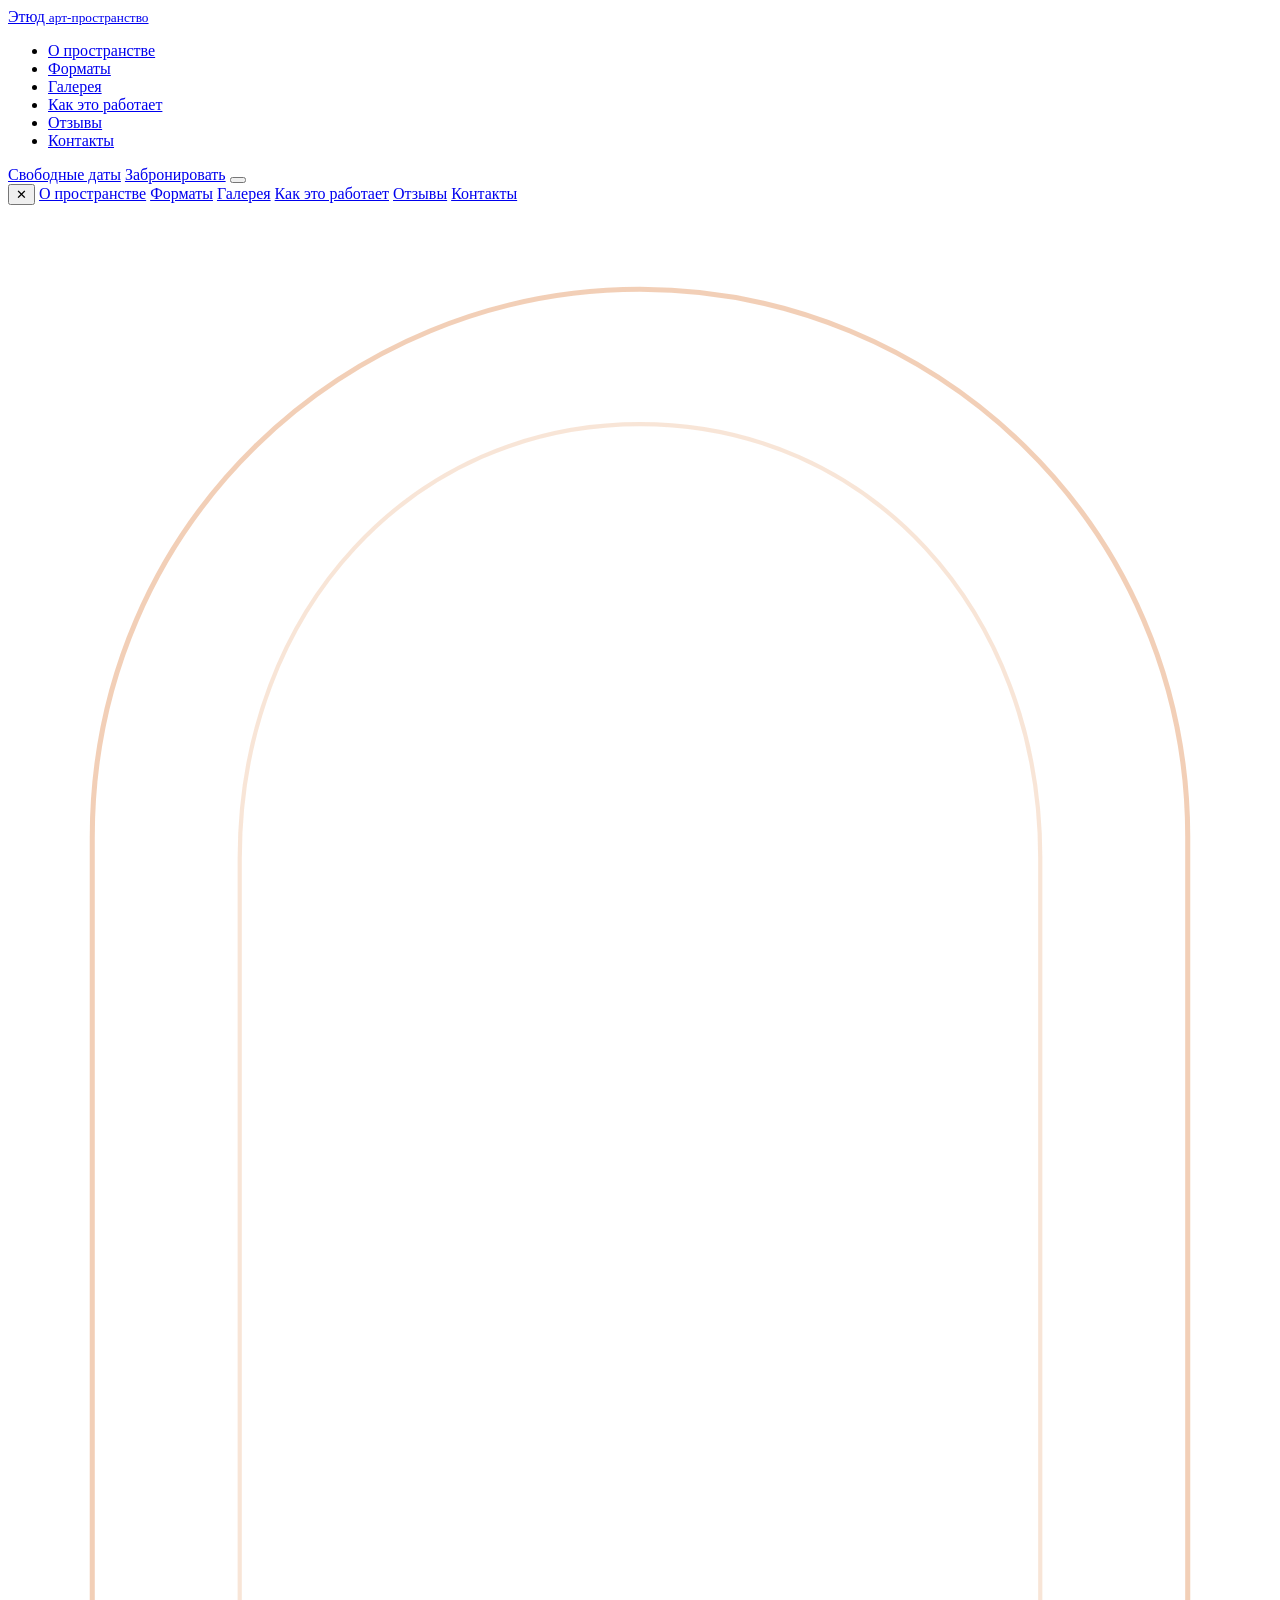
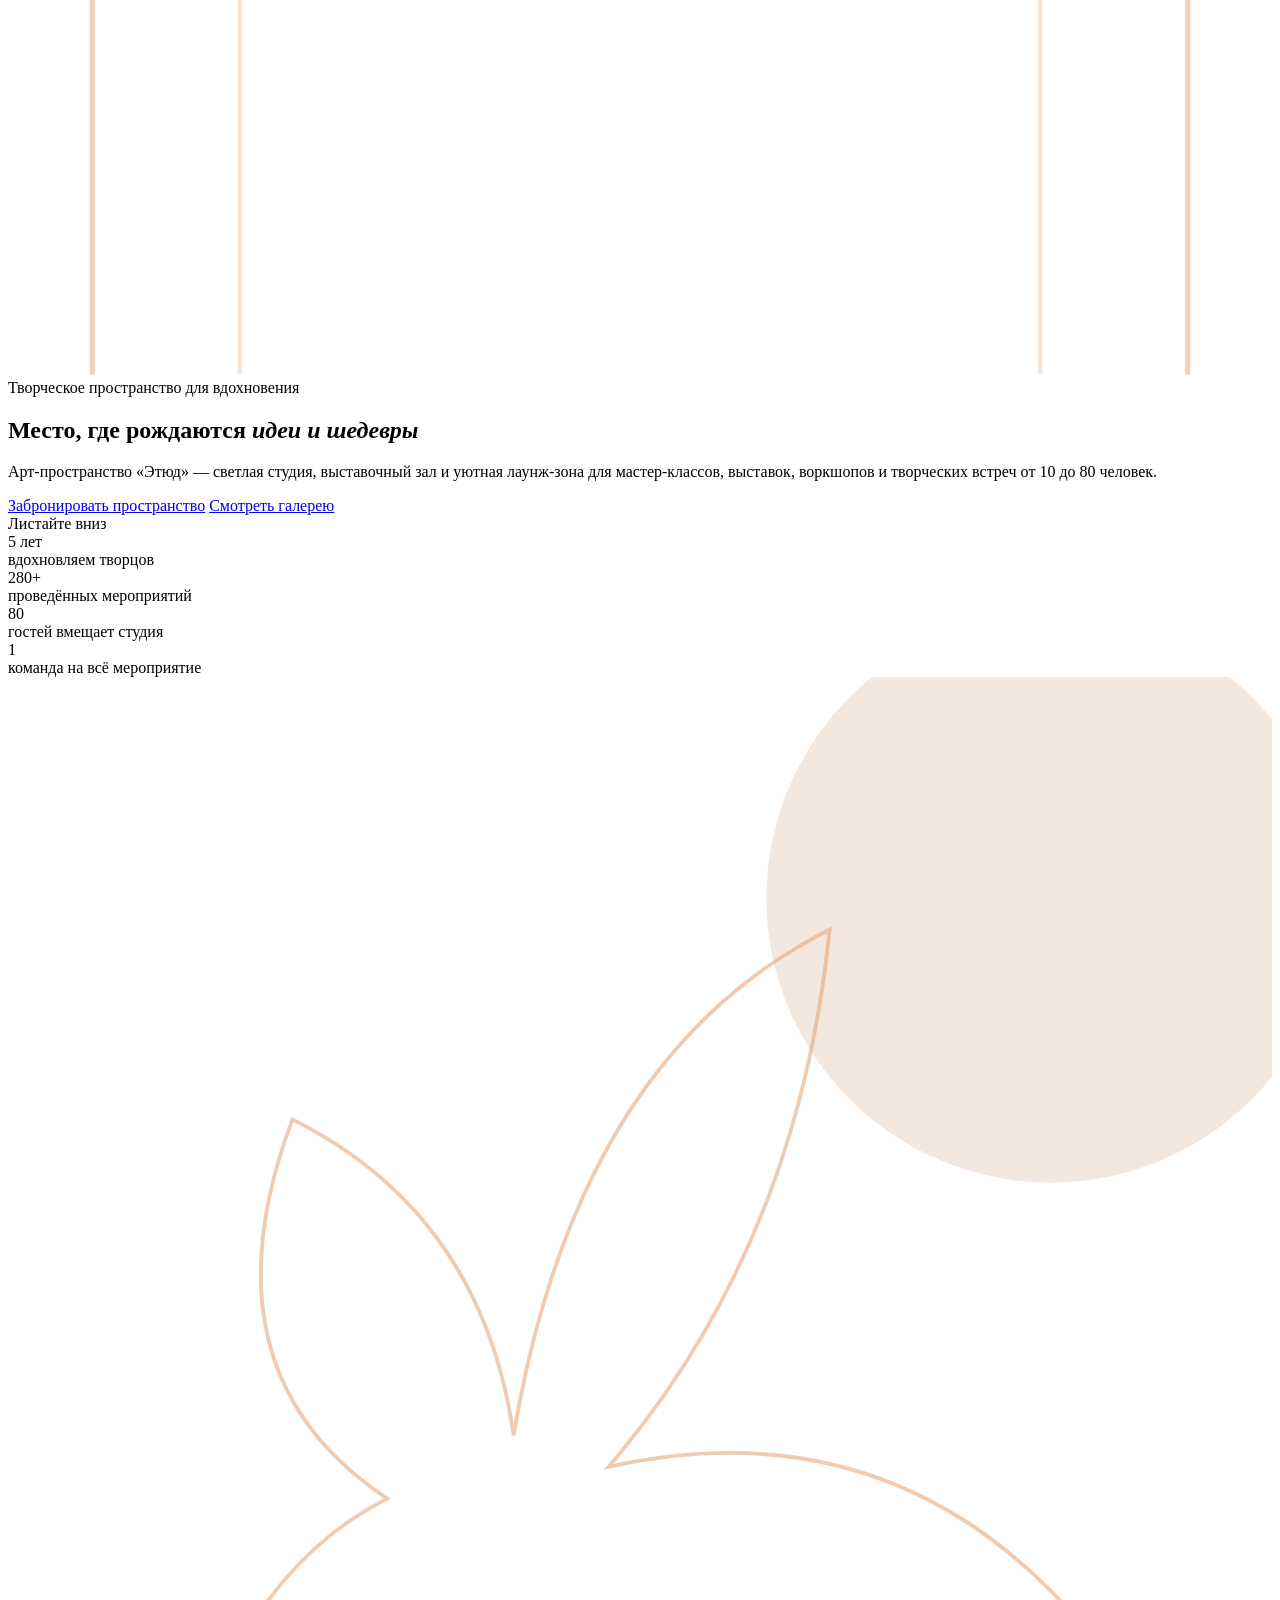
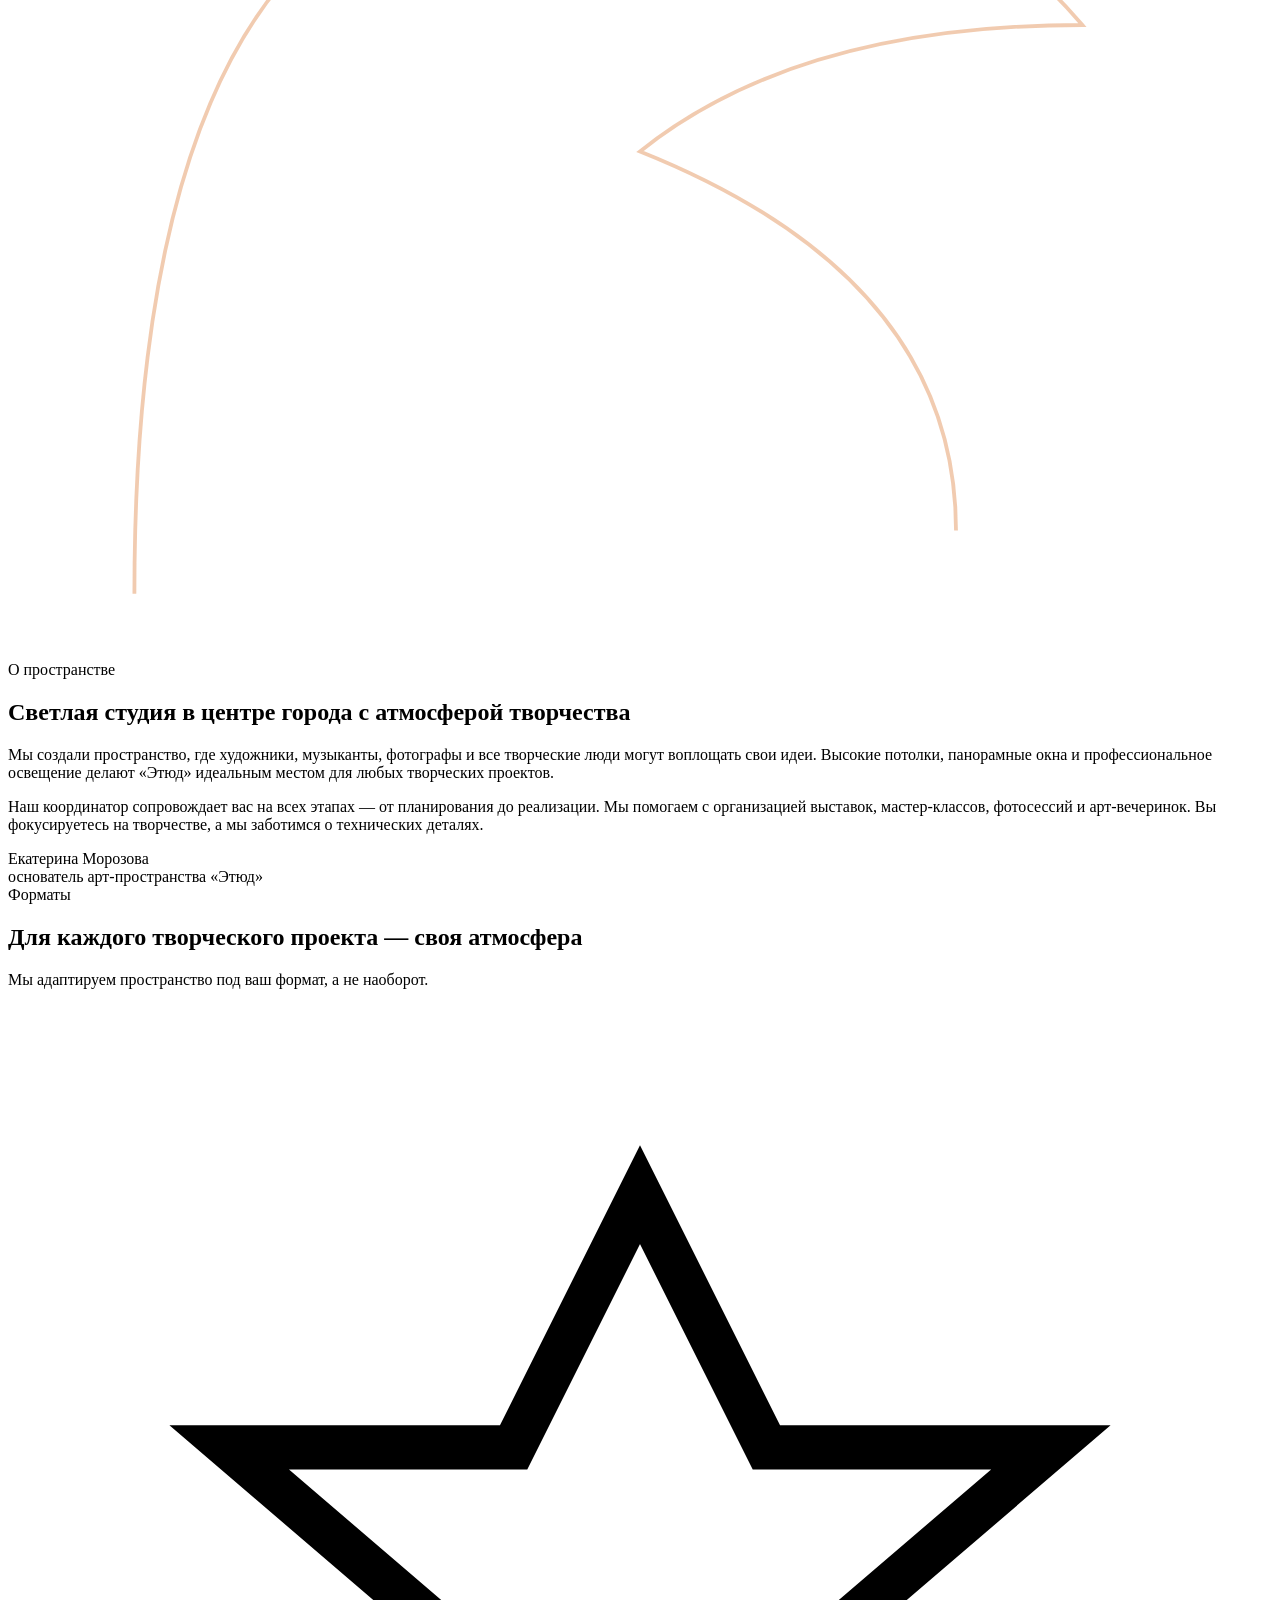
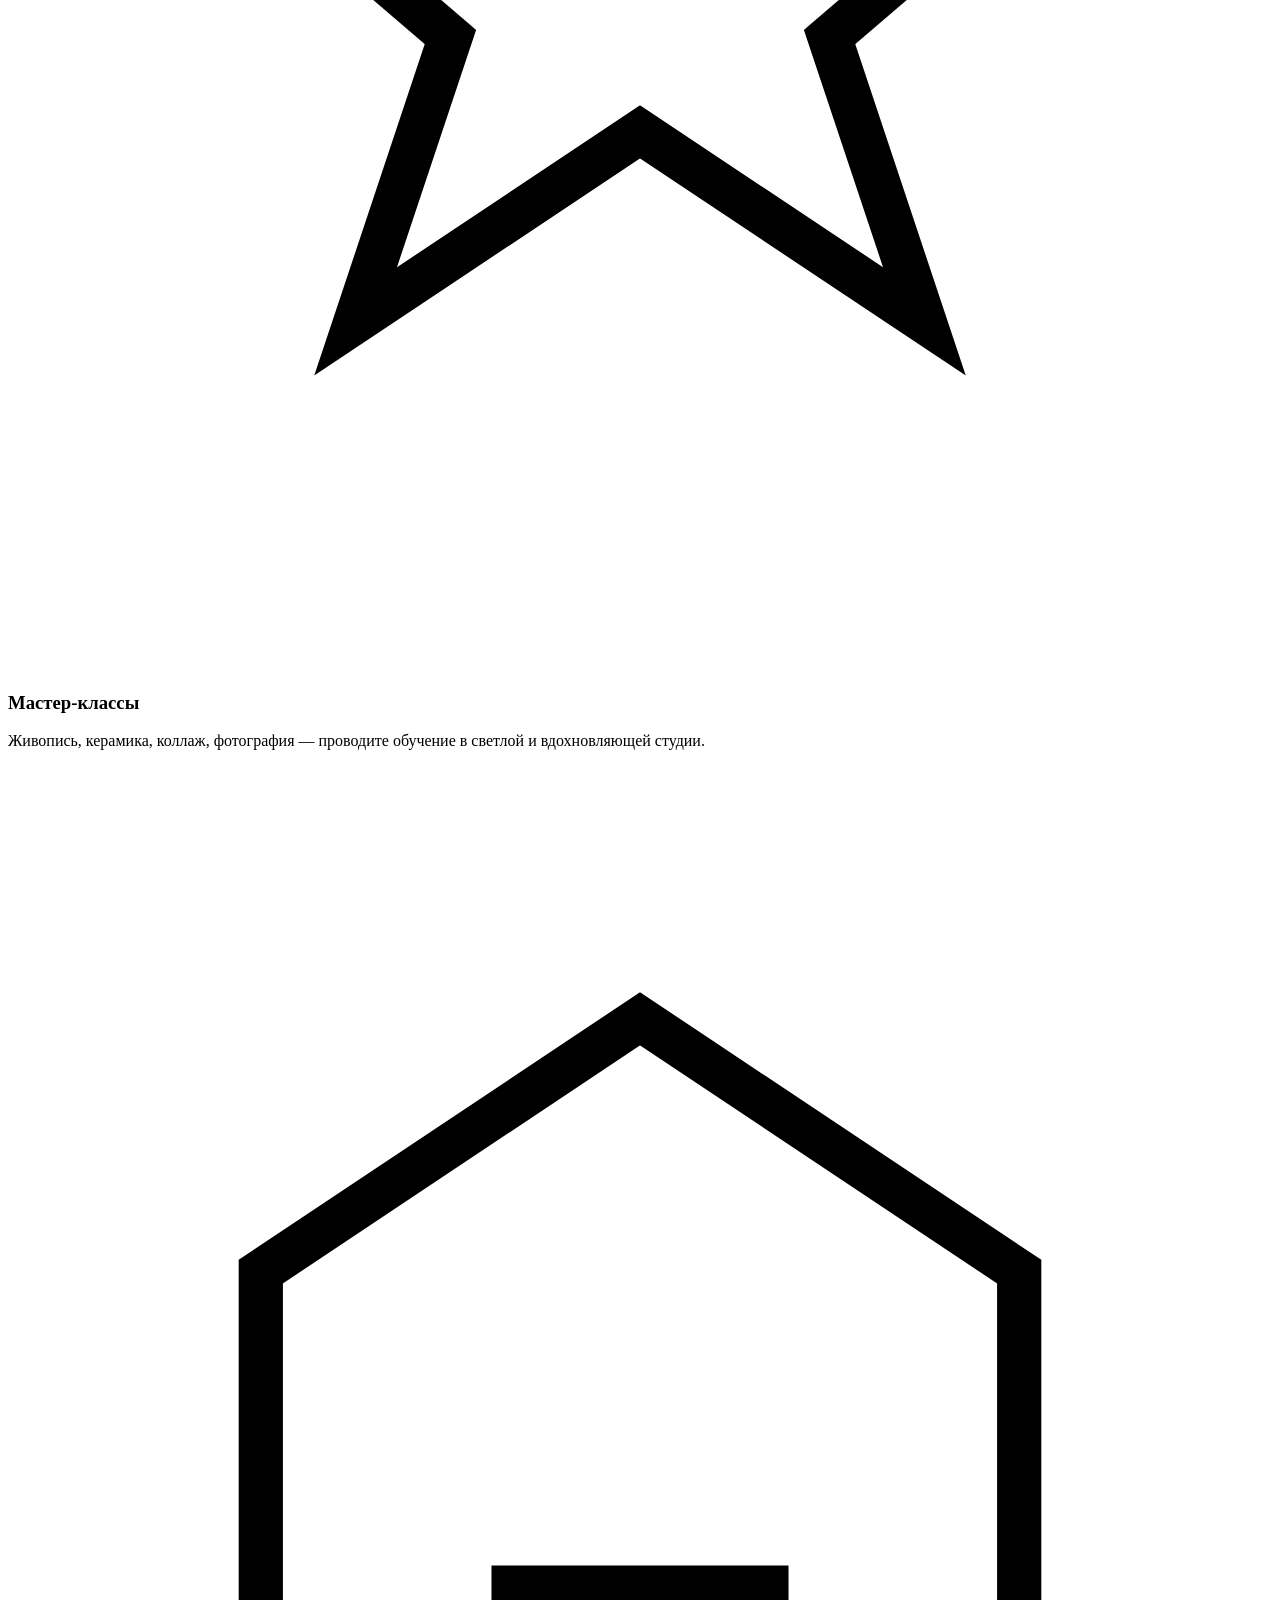
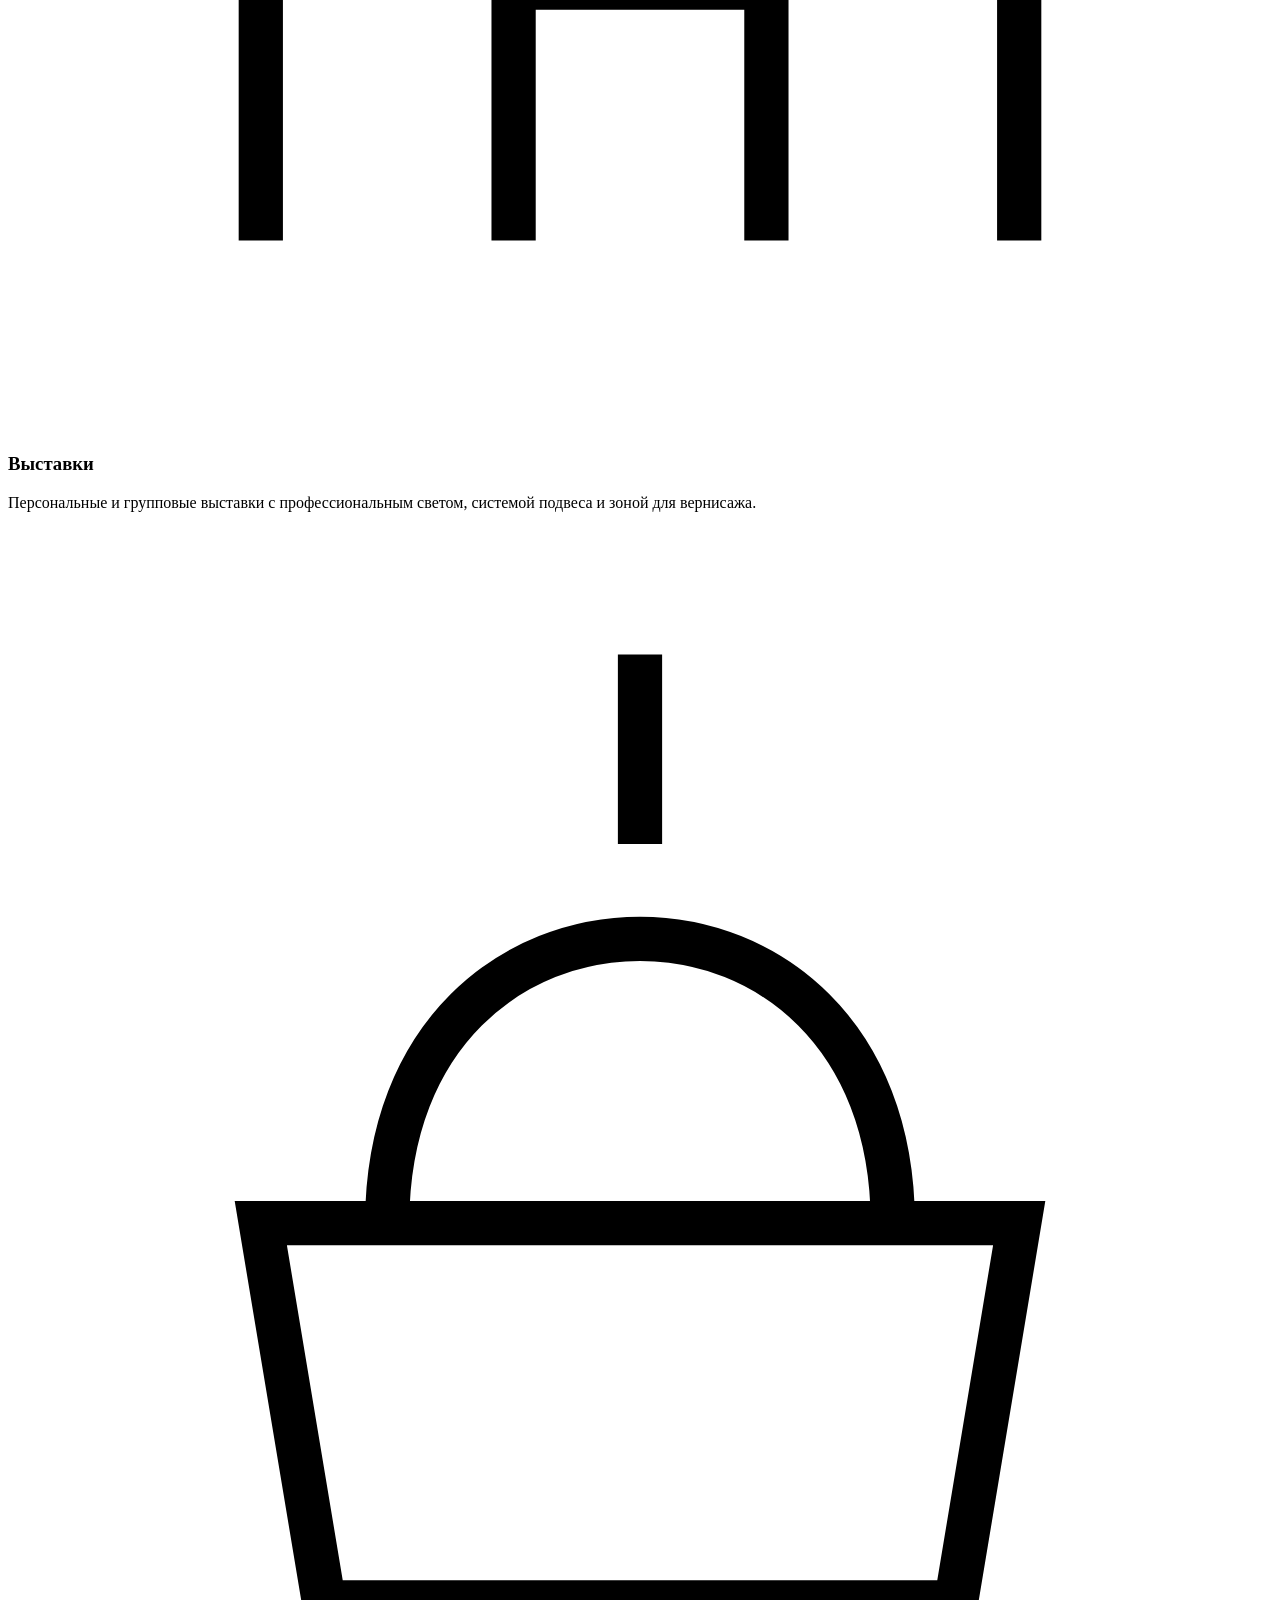
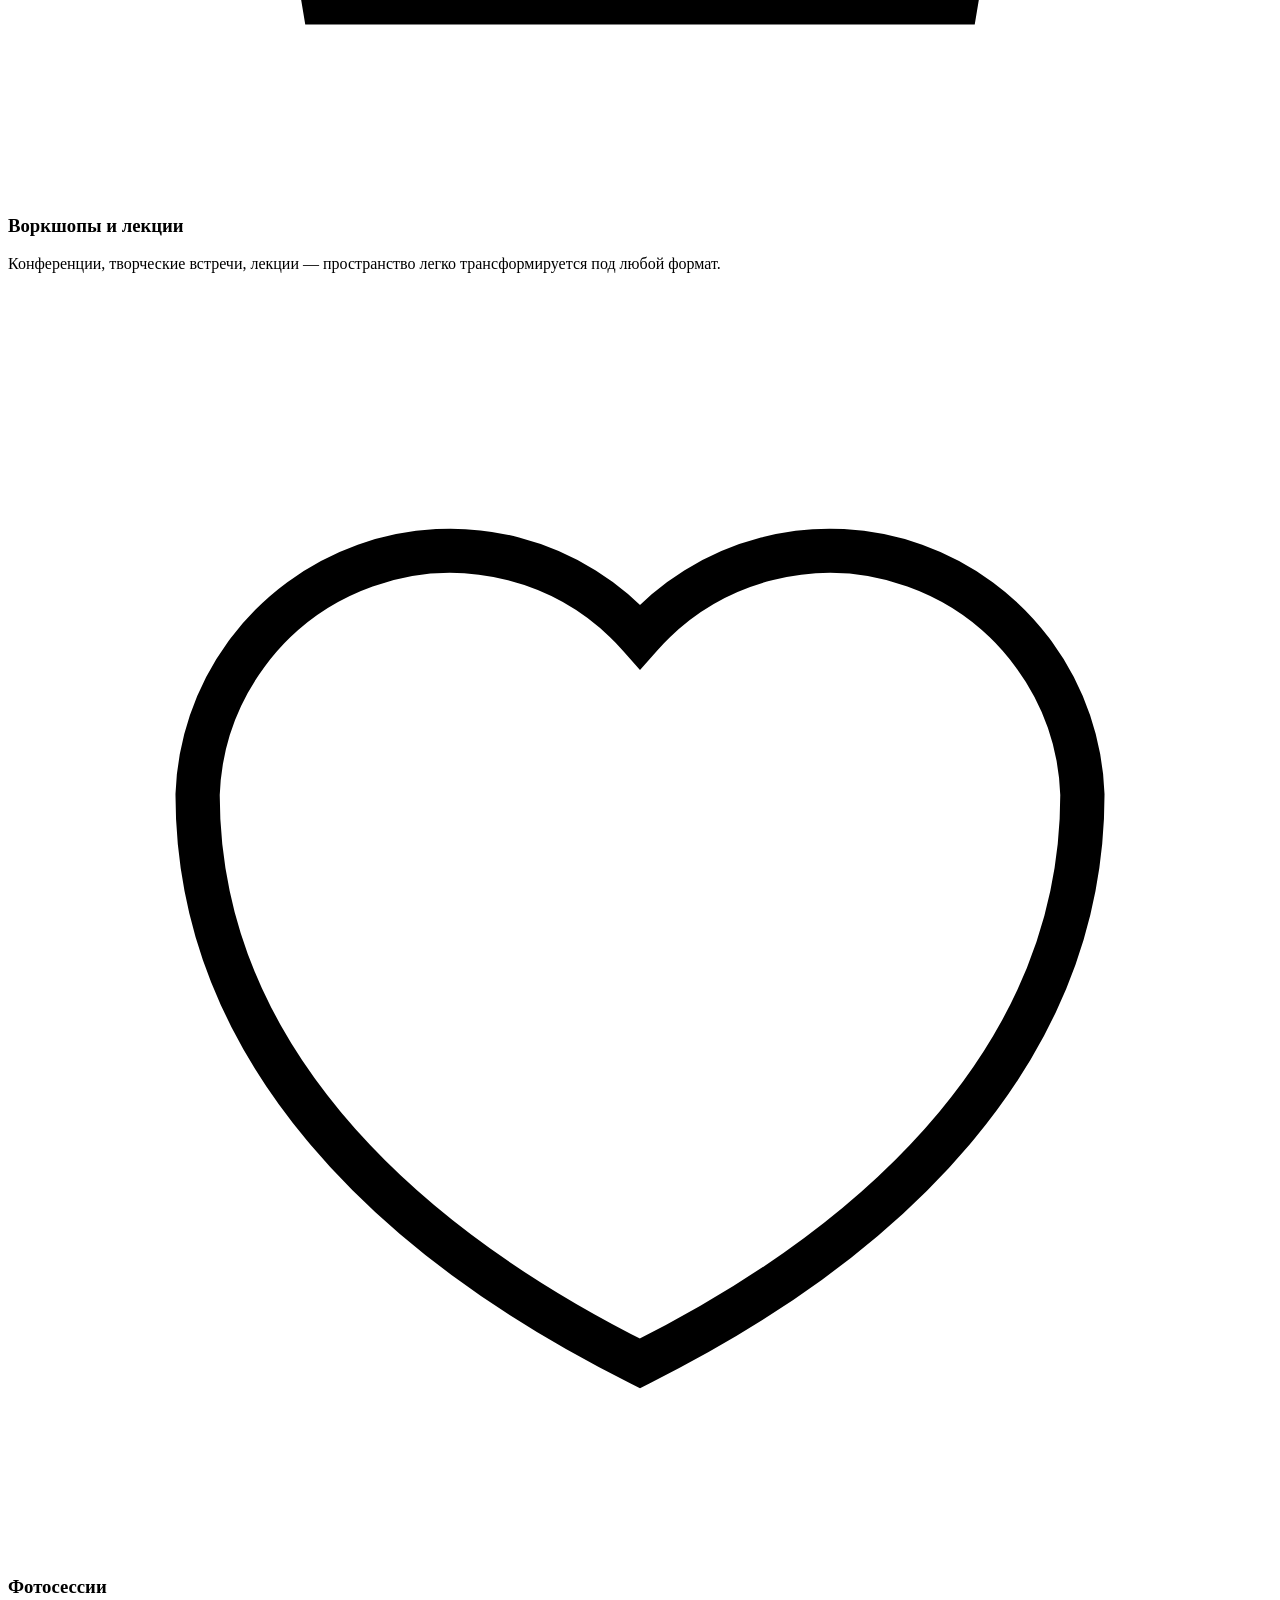
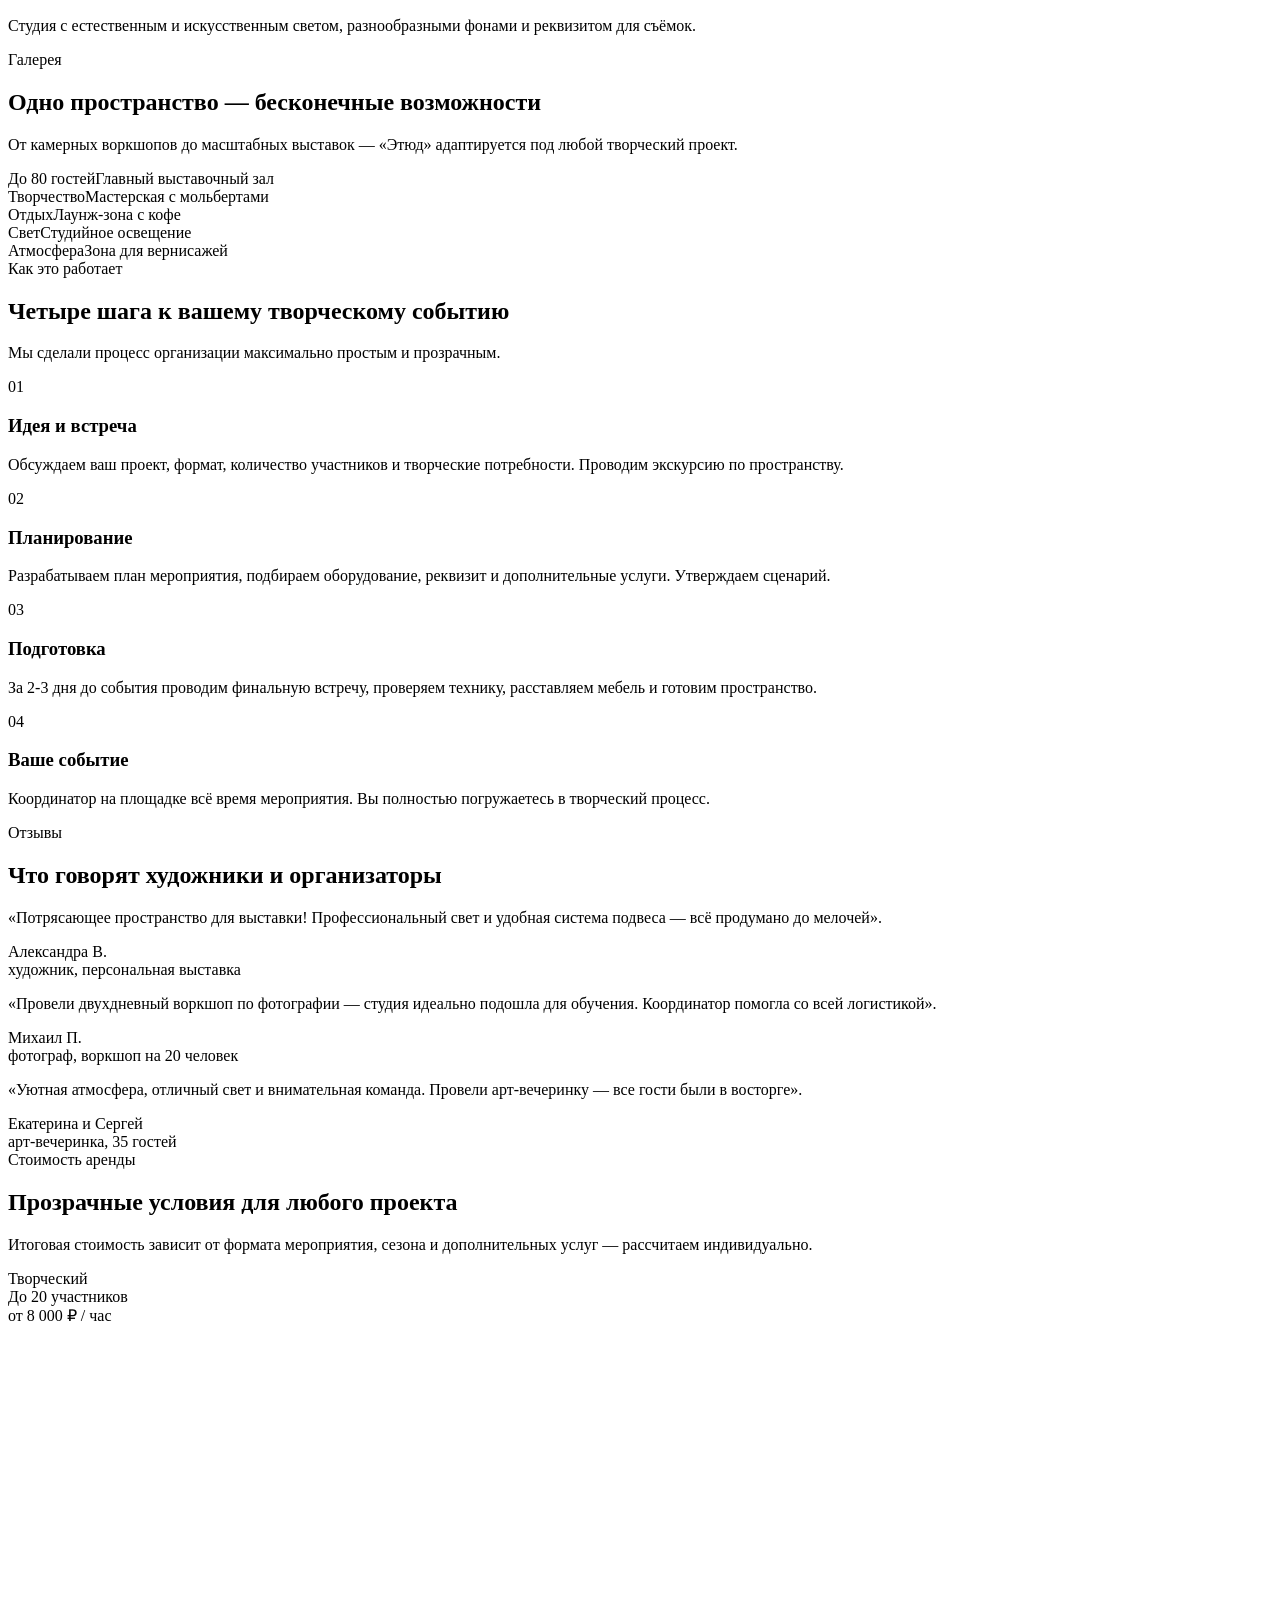
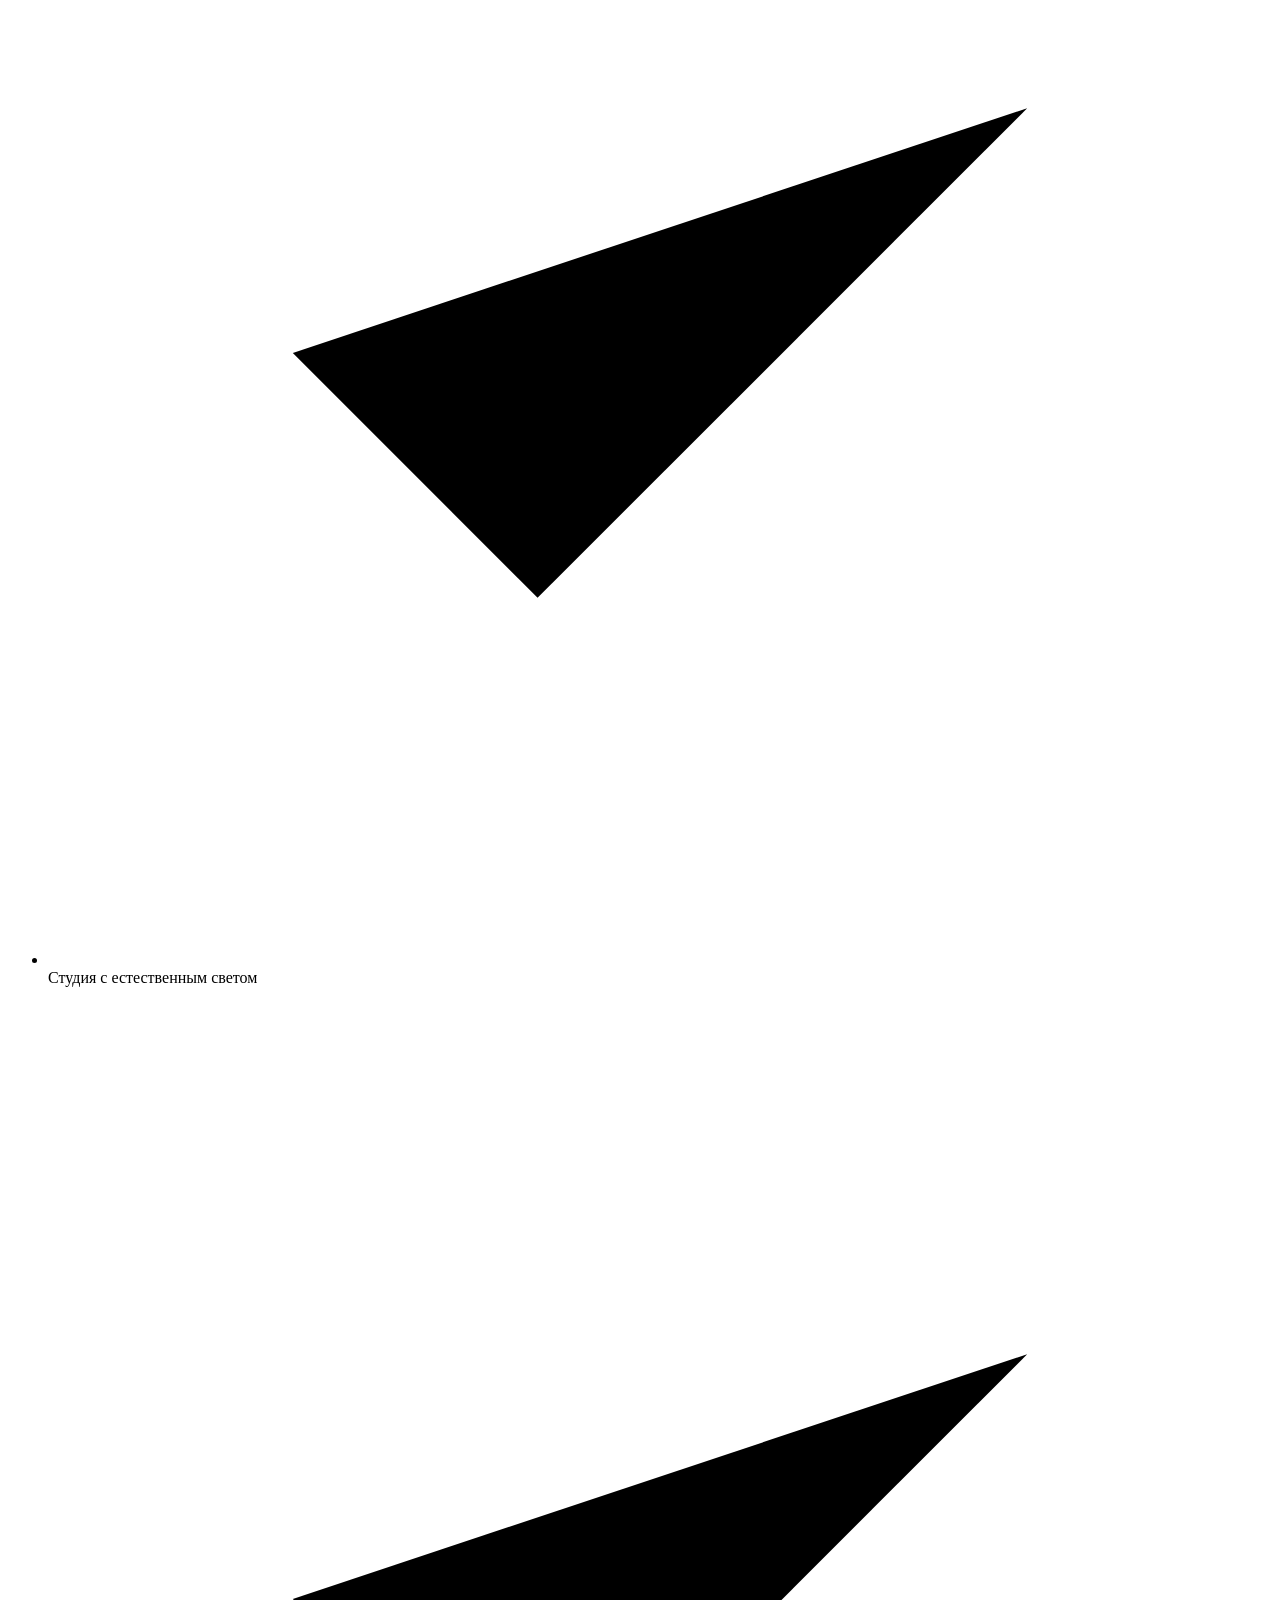
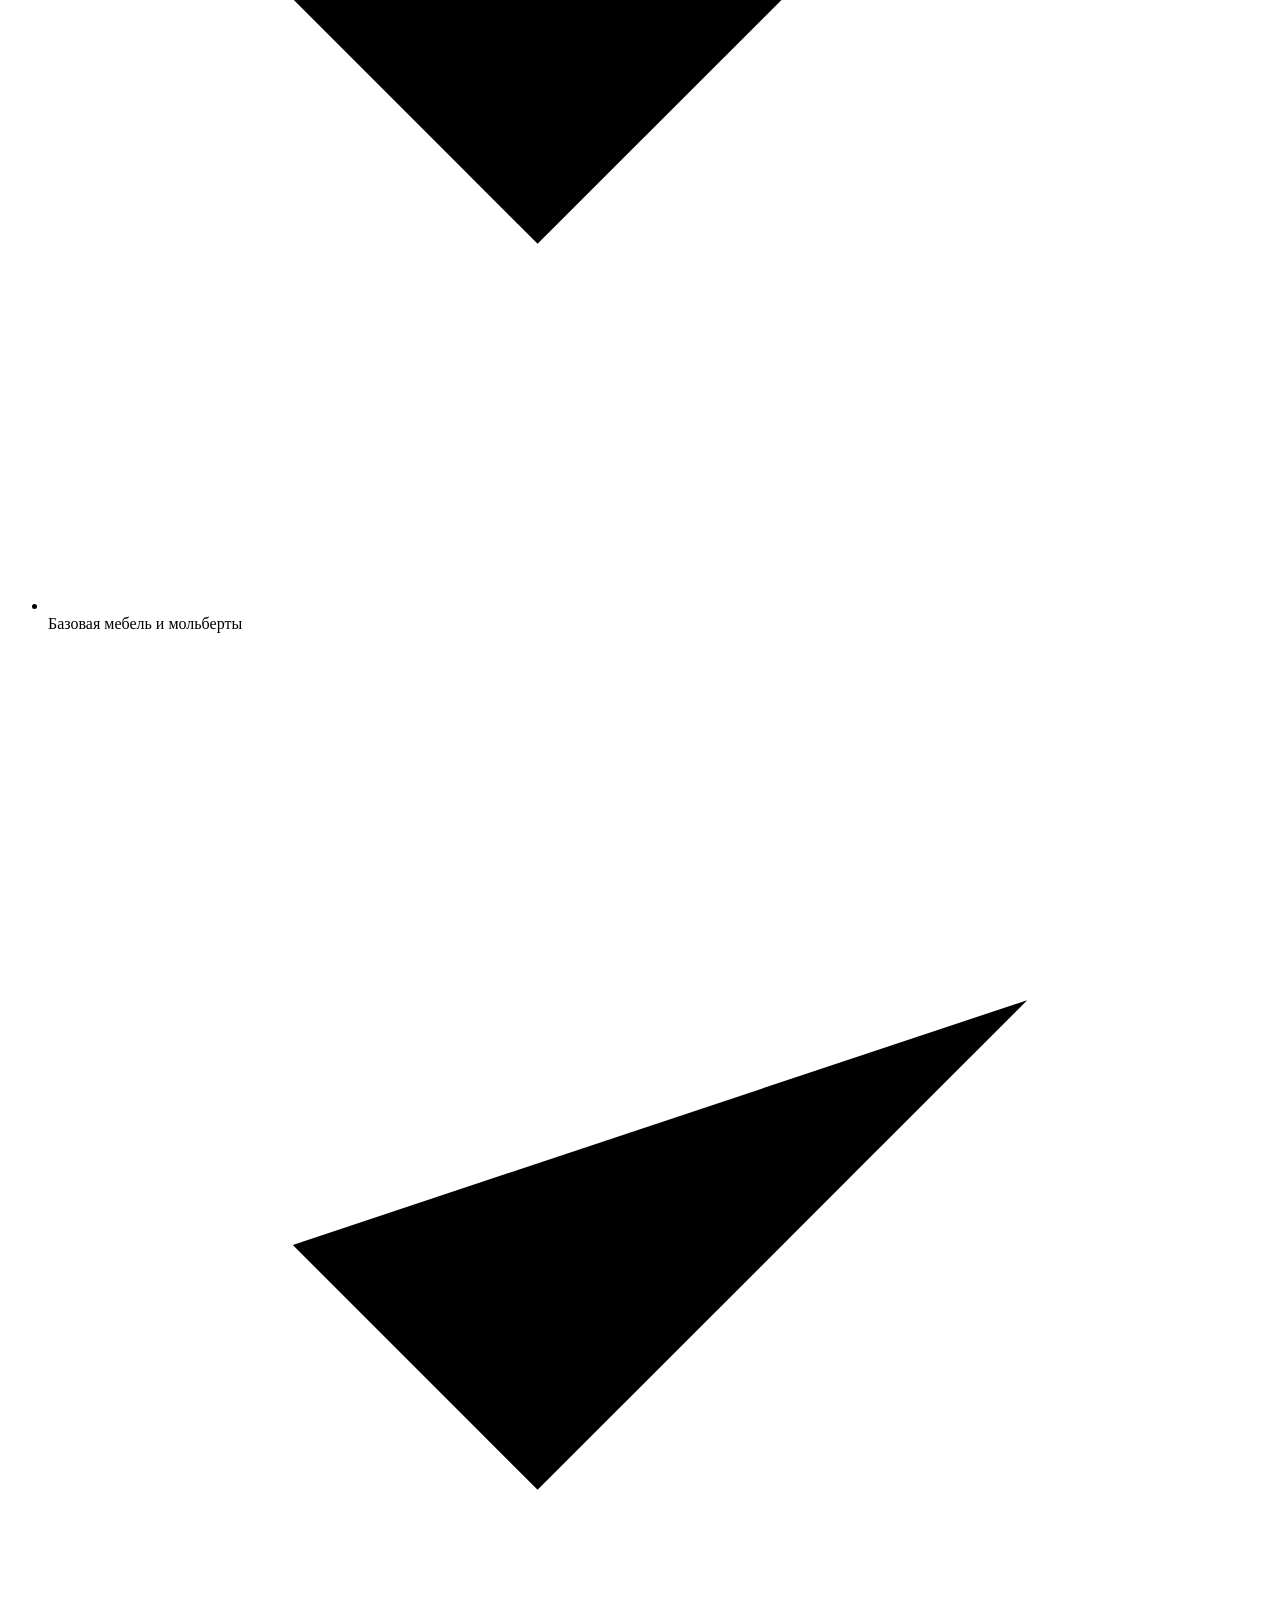
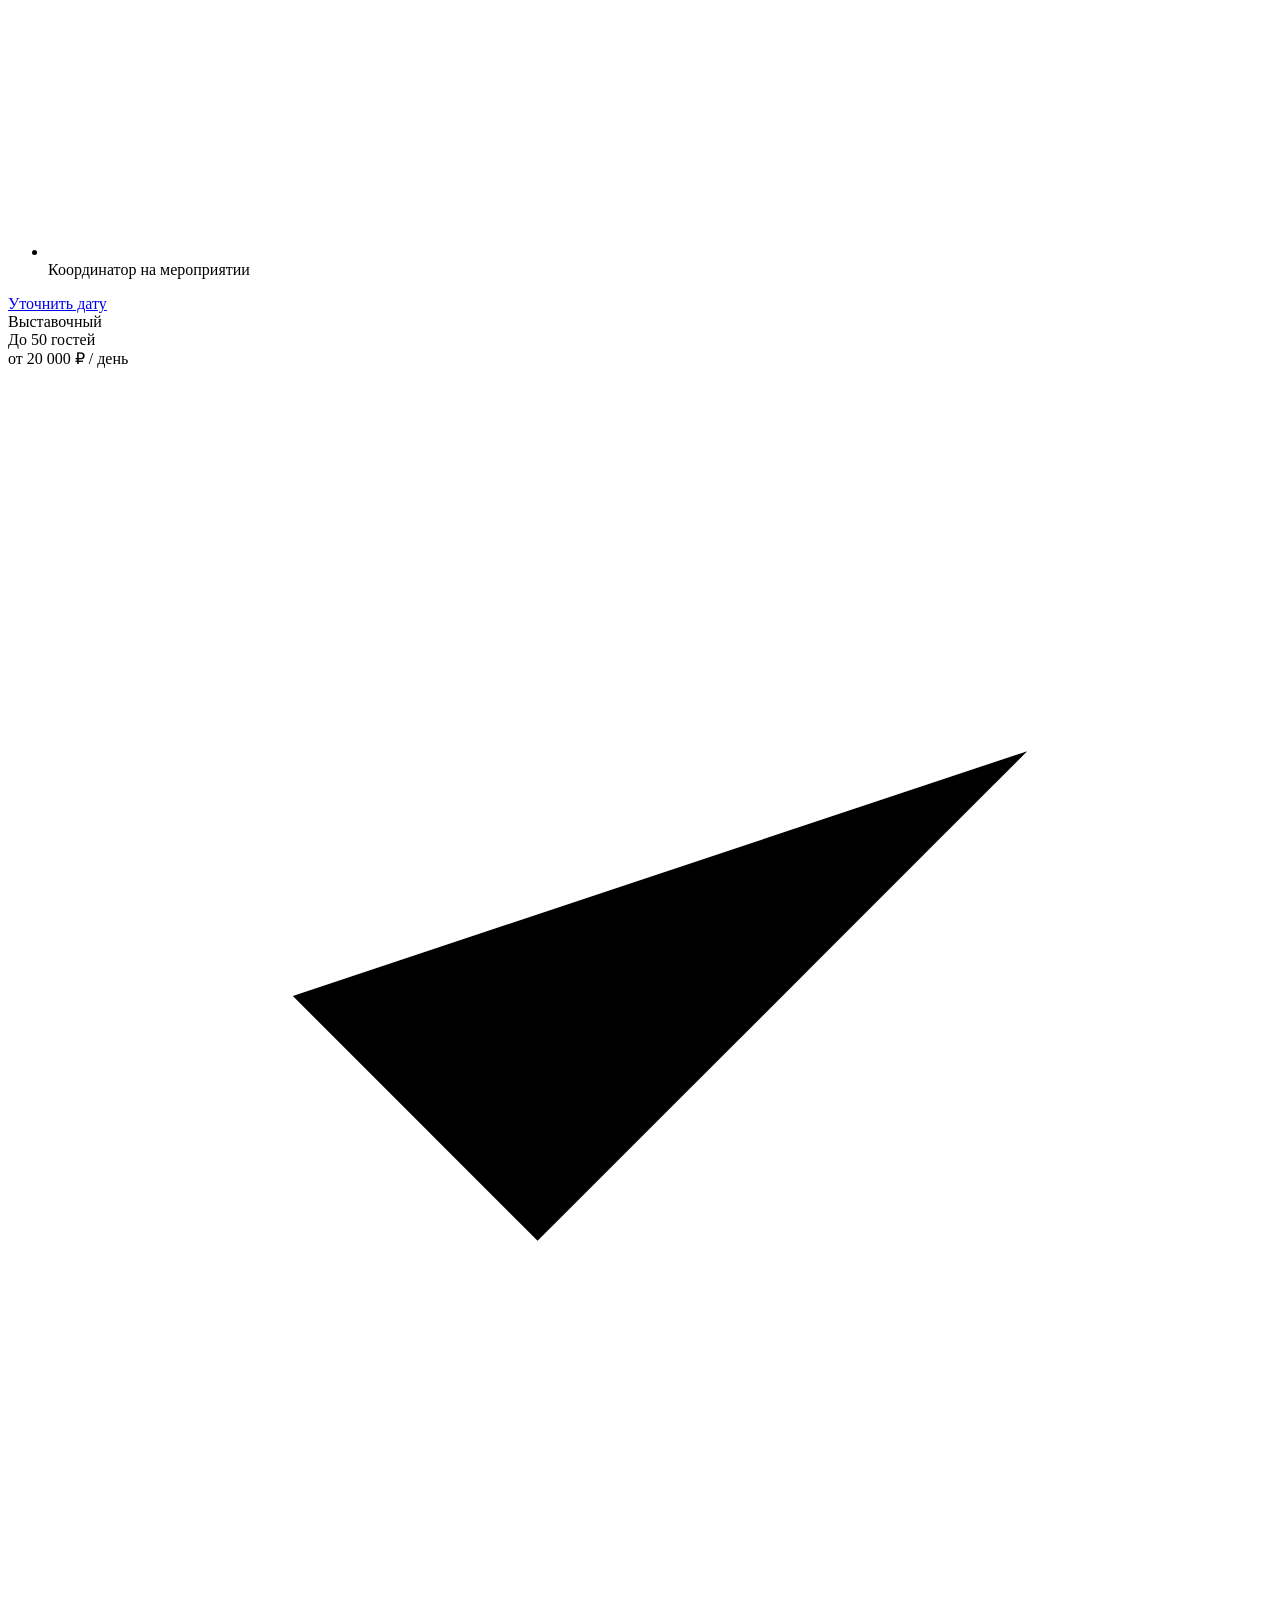
==== commit 7d2bb0ad: "Add files via upload" ====
--- a/порт.html
+++ b/порт.html
@@ -8,667 +8,7 @@
 <link rel="preconnect" href="https://fonts.googleapis.com">
 <link rel="preconnect" href="https://fonts.gstatic.com" crossorigin>
 <link href="https://fonts.googleapis.com/css2?family=Fraunces:ital,opsz,wght@0,9..144,300;0,9..144,400;0,9..144,500;0,9..144,600;1,9..144,400;1,9..144,500&family=Manrope:wght@400;500;600;700;800&display=swap" rel="stylesheet">
-<style>
-  :root {
-    --ink: #1a1a2e;
-    --ink-2: #252540;
-    --ink-3: #2d2d55;
-    --parchment: #f8f5f0;
-    --parchment-2: #f0ebe3;
-    --gold: #c47b4a;
-    --gold-light: #e8a87c;
-    --rose: #b86b77;
-    --rose-soft: #e8cdd2;
-    --text-dark: #1a1a2e;
-    --text-dim: #5a5a72;
-    --text-light: #f8f5f0;
-    --text-light-dim: #b8b5c8;
-    --radius-arch: 200px 200px 12px 12px;
-    --ease: cubic-bezier(.22,.68,0,1);
-  }
-
-  * { box-sizing: border-box; }
-  html { scroll-behavior: smooth; }
-  @media (prefers-reduced-motion: reduce) {
-    html { scroll-behavior: auto; }
-    * { animation-duration: 0.01ms !important; animation-iteration-count: 1 !important; transition-duration: 0.01ms !important; }
-  }
-
-  body {
-    margin: 0;
-    background: var(--parchment);
-    color: var(--text-dark);
-    font-family: 'Manrope', sans-serif;
-    font-size: 16px;
-    line-height: 1.6;
-    -webkit-font-smoothing: antialiased;
-  }
-
-  h1, h2, h3, h4 {
-    font-family: 'Fraunces', serif;
-    font-weight: 500;
-    margin: 0;
-    color: inherit;
-    letter-spacing: -0.01em;
-  }
-
-  p { margin: 0; }
-  a { color: inherit; text-decoration: none; }
-  img { max-width: 100%; display: block; }
-  button { font-family: inherit; cursor: pointer; }
-
-  .wrap {
-    max-width: 1180px;
-    margin: 0 auto;
-    padding: 0 32px;
-  }
-
-  .eyebrow {
-    display: inline-flex;
-    align-items: center;
-    gap: 10px;
-    font-size: 12.5px;
-    font-weight: 700;
-    letter-spacing: .16em;
-    text-transform: uppercase;
-    color: var(--gold);
-  }
-  .eyebrow::before {
-    content: '';
-    width: 22px;
-    height: 1px;
-    background: var(--gold);
-  }
-
-  /* ---------- Header ---------- */
-  .site-header {
-    position: fixed;
-    top: 0; left: 0; right: 0;
-    z-index: 200;
-    padding: 26px 0;
-    transition: padding .35s var(--ease), background .35s var(--ease), box-shadow .35s var(--ease);
-  }
-  .site-header.scrolled {
-    padding: 14px 0;
-    background: rgba(26, 26, 46, .92);
-    backdrop-filter: blur(10px);
-    box-shadow: 0 8px 30px rgba(0,0,0,.18);
-  }
-  .site-header .wrap {
-    display: flex;
-    align-items: center;
-    justify-content: space-between;
-  }
-  .logo {
-    font-family: 'Fraunces', serif;
-    font-size: 22px;
-    font-style: italic;
-    font-weight: 500;
-    color: var(--text-light);
-    display: flex;
-    align-items: baseline;
-    gap: 8px;
-  }
-  .logo small {
-    font-family: 'Manrope', sans-serif;
-    font-style: normal;
-    font-size: 10px;
-    letter-spacing: .18em;
-    text-transform: uppercase;
-    color: var(--gold-light);
-    font-weight: 700;
-  }
-  .site-nav ul {
-    list-style: none;
-    display: flex;
-    gap: 34px;
-    margin: 0; padding: 0;
-  }
-  .site-nav a {
-    color: var(--text-light-dim);
-    font-size: 14.5px;
-    font-weight: 600;
-    transition: color .2s;
-    position: relative;
-  }
-  .site-nav a:hover { color: var(--text-light); }
-  .header-actions { display: flex; align-items: center; gap: 22px; }
-  .btn {
-    display: inline-flex;
-    align-items: center;
-    justify-content: center;
-    gap: 8px;
-    padding: 13px 26px;
-    border-radius: 2px;
-    font-size: 13.5px;
-    font-weight: 700;
-    letter-spacing: .04em;
-    text-transform: uppercase;
-    border: 1px solid transparent;
-    transition: transform .25s var(--ease), background .25s, color .25s, border-color .25s;
-  }
-  .btn-gold {
-    background: var(--gold);
-    color: var(--ink);
-  }
-  .btn-gold:hover { background: var(--gold-light); transform: translateY(-2px); }
-  .btn-outline {
-    border-color: rgba(248, 245, 240, .35);
-    color: var(--text-light);
-  }
-  .btn-outline:hover { border-color: var(--gold-light); color: var(--gold-light); }
-  .btn-ink {
-    background: var(--ink);
-    color: var(--text-light);
-  }
-  .btn-ink:hover { background: var(--ink-3); transform: translateY(-2px); }
-
-  .nav-toggle {
-    display: none;
-    flex-direction: column;
-    gap: 5px;
-    background: none;
-    border: none;
-    padding: 6px;
-  }
-  .nav-toggle span {
-    width: 24px; height: 2px;
-    background: var(--text-light);
-  }
-
-  /* ---------- Hero ---------- */
-  .hero {
-    position: relative;
-    min-height: 100vh;
-    display: flex;
-    align-items: flex-end;
-    background:
-      radial-gradient(ellipse 80% 60% at 30% 0%, rgba(196, 123, 74, .12), transparent 60%),
-      linear-gradient(180deg, var(--ink) 0%, var(--ink-2) 55%, var(--ink-3) 100%);
-    overflow: hidden;
-    padding-top: 120px;
-  }
-  .hero-arch {
-    position: absolute;
-    right: 6%;
-    top: 14%;
-    width: min(38vw, 460px);
-    opacity: .9;
-  }
-  .hero-arch svg { width: 100%; height: auto; }
-  .hero .wrap {
-    position: relative;
-    width: 100%;
-    padding-bottom: 96px;
-  }
-  .hero-content { max-width: 680px; }
-  .hero .eyebrow { color: var(--gold-light); margin-bottom: 22px; }
-  .hero h1 {
-    color: var(--text-light);
-    font-size: clamp(40px, 6vw, 74px);
-    line-height: 1.06;
-    font-weight: 500;
-  }
-  .hero h1 em {
-    font-style: italic;
-    color: var(--gold-light);
-    font-weight: 400;
-  }
-  .hero-sub {
-    margin-top: 26px;
-    max-width: 480px;
-    color: var(--text-light-dim);
-    font-size: 17px;
-  }
-  .hero-cta {
-    display: flex;
-    gap: 16px;
-    margin-top: 40px;
-    flex-wrap: wrap;
-  }
-  .hero-scroll {
-    position: absolute;
-    right: 32px;
-    bottom: 40px;
-    display: flex;
-    align-items: center;
-    gap: 10px;
-    color: var(--text-light-dim);
-    font-size: 12px;
-    letter-spacing: .14em;
-    text-transform: uppercase;
-    writing-mode: vertical-rl;
-  }
-  .hero-scroll::after {
-    content: '';
-    width: 1px; height: 60px;
-    background: linear-gradient(var(--gold-light), transparent);
-  }
-
-  /* ---------- Stats ---------- */
-  .stats {
-    background: var(--ink);
-    border-top: 1px solid rgba(248, 245, 240, .08);
-  }
-  .stats .wrap {
-    display: grid;
-    grid-template-columns: repeat(4, 1fr);
-    padding: 44px 32px;
-  }
-  .stat {
-    text-align: center;
-    border-left: 1px solid rgba(248, 245, 240, .12);
-    padding: 0 12px;
-  }
-  .stat:first-child { border-left: none; }
-  .stat .num {
-    font-family: 'Fraunces', serif;
-    font-size: 36px;
-    color: var(--gold-light);
-    font-weight: 500;
-  }
-  .stat .label {
-    margin-top: 6px;
-    font-size: 12.5px;
-    color: var(--text-light-dim);
-    letter-spacing: .04em;
-  }
-
-  /* ---------- Section ---------- */
-  section { padding: 120px 0; }
-  .section-head {
-    max-width: 640px;
-    margin-bottom: 64px;
-  }
-  .section-head h2 {
-    font-size: clamp(30px, 3.6vw, 46px);
-    margin-top: 16px;
-  }
-  .section-head p {
-    margin-top: 18px;
-    color: var(--text-dim);
-    font-size: 16.5px;
-  }
-  .section-head.center {
-    margin-left: auto; margin-right: auto;
-    text-align: center;
-  }
-
-  /* ---------- About ---------- */
-  .about { background: var(--parchment); }
-  .about-grid {
-    display: grid;
-    grid-template-columns: 1fr 1fr;
-    gap: 64px;
-    align-items: center;
-  }
-  .about-art {
-    aspect-ratio: 4/5;
-    border-radius: var(--radius-arch);
-    background:
-      radial-gradient(circle at 30% 20%, rgba(196, 123, 74, .35), transparent 55%),
-      linear-gradient(160deg, var(--ink-3), var(--ink));
-    position: relative;
-    overflow: hidden;
-  }
-  .about-art svg { position: absolute; inset: 0; width: 100%; height: 100%; }
-  .about-text p { color: var(--text-dim); font-size: 16.5px; }
-  .about-text p + p { margin-top: 18px; }
-  .about-signature {
-    margin-top: 32px;
-    display: flex;
-    align-items: center;
-    gap: 16px;
-  }
-  .about-signature .sig-name {
-    font-family: 'Fraunces', serif;
-    font-style: italic;
-    font-size: 20px;
-  }
-  .about-signature .sig-role {
-    font-size: 12.5px;
-    color: var(--text-dim);
-    letter-spacing: .04em;
-  }
-
-  /* ---------- Services ---------- */
-  .services { background: var(--parchment-2); }
-  .service-grid {
-    display: grid;
-    grid-template-columns: repeat(4, 1fr);
-    gap: 1px;
-    background: rgba(26, 26, 46, .1);
-    border: 1px solid rgba(26, 26, 46, .1);
-  }
-  .service-card {
-    background: var(--parchment-2);
-    padding: 40px 28px;
-    transition: background .3s;
-  }
-  .service-card:hover { background: var(--parchment); }
-  .service-card .icon {
-    width: 40px; height: 40px;
-    color: var(--rose);
-    margin-bottom: 26px;
-  }
-  .service-card h3 {
-    font-size: 20px;
-    margin-bottom: 12px;
-  }
-  .service-card p {
-    color: var(--text-dim);
-    font-size: 14.5px;
-  }
-
-  /* ---------- Gallery ---------- */
-  .gallery { background: var(--parchment); }
-  .gallery-grid {
-    display: grid;
-    grid-template-columns: 1.3fr 1fr 1fr;
-    grid-template-rows: 260px 260px;
-    gap: 20px;
-  }
-  .gal-item {
-    position: relative;
-    border-radius: 12px;
-    overflow: hidden;
-    display: flex;
-    align-items: flex-end;
-    padding: 22px;
-    color: var(--text-light);
-  }
-  .gal-item::before {
-    content: '';
-    position: absolute; inset: 0;
-    background: linear-gradient(200deg, var(--ink-3), var(--ink) 70%);
-  }
-  .gal-item.a { grid-row: span 2; border-radius: var(--radius-arch); }
-  .gal-item.a::before {
-    background: linear-gradient(210deg, var(--ink-3), var(--ink) 65%),
-                radial-gradient(circle at 80% 10%, rgba(196, 123, 74, .25), transparent 55%);
-  }
-  .gal-item.rose::before { background: linear-gradient(200deg, #6f3b46, var(--ink) 75%); }
-  .gal-item span { position: relative; font-family: 'Fraunces', serif; font-size: 20px; }
-  .gal-item .gal-tag {
-    position: absolute; top: 18px; left: 18px;
-    font-size: 11px; letter-spacing: .12em; text-transform: uppercase;
-    color: var(--gold-light); font-weight: 700;
-  }
-
-  /* ---------- Process ---------- */
-  .process {
-    background: var(--ink);
-    color: var(--text-light);
-    position: relative;
-    overflow: hidden;
-  }
-  .process .section-head h2 { color: var(--text-light); }
-  .process .section-head p { color: var(--text-light-dim); }
-  .process .eyebrow { color: var(--gold-light); }
-
-  .thread {
-    position: relative;
-    max-width: 760px;
-    margin: 0 auto;
-    padding-left: 70px;
-  }
-  .thread::before {
-    content: '';
-    position: absolute;
-    left: 24px; top: 10px; bottom: 10px;
-    width: 1px;
-    background: linear-gradient(var(--gold), rgba(196, 123, 74, .15));
-  }
-  .thread-step {
-    position: relative;
-    padding-bottom: 64px;
-    opacity: .35;
-    transform: translateX(-6px);
-    transition: opacity .6s var(--ease), transform .6s var(--ease);
-  }
-  .thread-step.in-view { opacity: 1; transform: translateX(0); }
-  .thread-step:last-child { padding-bottom: 0; }
-  .thread-node {
-    position: absolute;
-    left: -70px; top: 2px;
-    width: 49px; height: 49px;
-    border-radius: 50%;
-    background: var(--ink-2);
-    border: 1px solid rgba(232, 168, 124, .3);
-    display: flex;
-    align-items: center;
-    justify-content: center;
-    font-family: 'Fraunces', serif;
-    font-size: 16px;
-    color: var(--text-light-dim);
-    transition: box-shadow .5s, border-color .5s, color .5s, background .5s;
-  }
-  .thread-step.in-view .thread-node {
-    color: var(--ink);
-    background: var(--gold-light);
-    border-color: var(--gold-light);
-    box-shadow: 0 0 0 6px rgba(232, 168, 124, .14), 0 0 24px rgba(232, 168, 124, .35);
-  }
-  .thread-step h3 { font-size: 22px; margin-bottom: 10px; }
-  .thread-step p { color: var(--text-light-dim); font-size: 15.5px; max-width: 520px; }
-
-  /* ---------- Testimonials ---------- */
-  .testimonials { background: var(--parchment); }
-  .t-grid {
-    display: grid;
-    grid-template-columns: repeat(3, 1fr);
-    gap: 32px;
-  }
-  .t-card {
-    background: var(--parchment-2);
-    border-top: 2px solid var(--gold);
-    padding: 34px 28px;
-    display: flex;
-    flex-direction: column;
-    gap: 20px;
-  }
-  .t-quote {
-    font-family: 'Fraunces', serif;
-    font-style: italic;
-    font-size: 18px;
-    line-height: 1.5;
-    color: var(--text-dark);
-  }
-  .t-meta { display: flex; align-items: center; gap: 12px; margin-top: auto; }
-  .t-avatar {
-    width: 38px; height: 38px;
-    border-radius: 50%;
-    background: linear-gradient(160deg, var(--rose), var(--gold));
-    flex-shrink: 0;
-  }
-  .t-name { font-weight: 700; font-size: 14px; }
-  .t-event { font-size: 12.5px; color: var(--text-dim); }
-
-  /* ---------- Pricing ---------- */
-  .pricing { background: var(--parchment-2); }
-  .price-grid {
-    display: grid;
-    grid-template-columns: repeat(3, 1fr);
-    gap: 28px;
-  }
-  .price-card {
-    background: var(--parchment);
-    padding: 40px 32px;
-    border: 1px solid rgba(26, 26, 46, .08);
-    display: flex;
-    flex-direction: column;
-  }
-  .price-card.featured {
-    background: var(--ink);
-    color: var(--text-light);
-    border-color: var(--ink);
-    transform: translateY(-14px);
-    box-shadow: 0 30px 60px rgba(26, 26, 46, .25);
-  }
-  .price-card.featured .price-tag { color: var(--text-light-dim); }
-  .price-card.featured .price-list li { color: var(--text-light-dim); border-color: rgba(248, 245, 240, .1); }
-  .price-name { font-size: 22px; margin-bottom: 6px; }
-  .price-tag { font-size: 13px; color: var(--text-dim); margin-bottom: 20px; }
-  .price-value {
-    font-family: 'Fraunces', serif;
-    font-size: 38px;
-    margin-bottom: 24px;
-  }
-  .price-value span { font-size: 14px; font-family: 'Manrope', sans-serif; color: var(--text-dim); }
-  .price-card.featured .price-value span { color: var(--text-light-dim); }
-  .price-list { list-style: none; margin: 0 0 28px; padding: 0; flex: 1; }
-  .price-list li {
-    padding: 11px 0;
-    border-bottom: 1px solid rgba(26, 26, 46, .08);
-    font-size: 14.5px;
-    color: var(--text-dim);
-    display: flex;
-    gap: 10px;
-  }
-  .price-list li svg { width: 16px; height: 16px; flex-shrink: 0; color: var(--gold); margin-top: 2px; }
-
-  /* ---------- Contact ---------- */
-  .contact { background: var(--parchment); }
-  .contact-grid {
-    display: grid;
-    grid-template-columns: 1fr 1fr;
-    gap: 64px;
-  }
-  .contact-info {
-    background: var(--ink);
-    color: var(--text-light);
-    padding: 44px;
-    border-radius: 12px;
-  }
-  .contact-info h3 { font-size: 24px; margin-bottom: 18px; color: var(--text-light); }
-  .contact-info p { color: var(--text-light-dim); font-size: 15px; }
-  .contact-line {
-    display: flex; gap: 14px; align-items: flex-start;
-    margin-top: 22px;
-    padding-top: 22px;
-    border-top: 1px solid rgba(248, 245, 240, .1);
-  }
-  .contact-line svg { width: 20px; height: 20px; color: var(--gold-light); flex-shrink: 0; margin-top: 2px; }
-  .contact-line strong { display: block; font-size: 14.5px; color: var(--text-light); margin-bottom: 2px; }
-  .contact-line span { font-size: 14px; color: var(--text-light-dim); }
-
-  .form-row { display: grid; grid-template-columns: 1fr 1fr; gap: 16px; }
-  .field { margin-bottom: 18px; }
-  .field label {
-    display: block;
-    font-size: 12.5px;
-    letter-spacing: .06em;
-    text-transform: uppercase;
-    color: var(--text-dim);
-    margin-bottom: 8px;
-    font-weight: 700;
-  }
-  .field input, .field select, .field textarea {
-    width: 100%;
-    padding: 13px 14px;
-    border: 1px solid rgba(26, 26, 46, .18);
-    background: var(--parchment);
-    font-family: 'Manrope', sans-serif;
-    font-size: 14.5px;
-    color: var(--text-dark);
-    border-radius: 2px;
-    transition: border-color .2s;
-  }
-  .field textarea { resize: vertical; min-height: 90px; }
-  .field input:focus, .field select:focus, .field textarea:focus {
-    outline: none;
-    border-color: var(--gold);
-  }
-  .field-note { font-size: 12.5px; color: var(--text-dim); margin-top: 10px; }
-  .form-status { font-size: 13.5px; margin-top: 14px; color: var(--gold); min-height: 18px; }
-
-  /* ---------- Footer ---------- */
-  footer {
-    background: var(--ink);
-    color: var(--text-light-dim);
-    padding: 64px 0 28px;
-  }
-  .footer-top {
-    display: flex;
-    justify-content: space-between;
-    align-items: flex-start;
-    flex-wrap: wrap;
-    gap: 32px;
-    padding-bottom: 40px;
-    border-bottom: 1px solid rgba(248, 245, 240, .1);
-  }
-  .footer-nav ul { list-style: none; display: flex; gap: 28px; padding: 0; margin: 0; flex-wrap: wrap; }
-  .footer-nav a { font-size: 14px; }
-  .footer-nav a:hover { color: var(--gold-light); }
-  .footer-social { display: flex; gap: 14px; }
-  .footer-social a {
-    width: 38px; height: 38px;
-    border: 1px solid rgba(248, 245, 240, .18);
-    border-radius: 50%;
-    display: flex; align-items: center; justify-content: center;
-    transition: border-color .2s, color .2s;
-  }
-  .footer-social a:hover { border-color: var(--gold-light); color: var(--gold-light); }
-  .footer-bottom {
-    display: flex; justify-content: space-between;
-    padding-top: 24px;
-    font-size: 12.5px;
-    flex-wrap: wrap;
-    gap: 12px;
-  }
-
-  /* ---------- Reveal ---------- */
-  .reveal {
-    opacity: 0;
-    transform: translateY(24px);
-    transition: opacity .7s var(--ease), transform .7s var(--ease);
-  }
-  .reveal.in-view { opacity: 1; transform: translateY(0); }
-
-  /* ---------- Responsive ---------- */
-  @media (max-width: 980px) {
-    .service-grid { grid-template-columns: repeat(2, 1fr); }
-    .gallery-grid { grid-template-columns: 1fr 1fr; grid-template-rows: auto; }
-    .gal-item.a { grid-column: span 2; grid-row: auto; height: 260px; }
-    .t-grid, .price-grid { grid-template-columns: 1fr; }
-    .price-card.featured { transform: none; }
-    .contact-grid, .about-grid { grid-template-columns: 1fr; }
-    .stats .wrap { grid-template-columns: repeat(2, 1fr); row-gap: 24px; }
-    .stat:nth-child(3) { border-left: none; }
-  }
-  @media (max-width: 760px) {
-    .wrap { padding: 0 22px; }
-    section { padding: 80px 0; }
-    .site-nav, .header-actions .btn-outline { display: none; }
-    .nav-toggle { display: flex; }
-    .service-grid { grid-template-columns: 1fr; }
-    .form-row { grid-template-columns: 1fr; }
-    .hero-arch { display: none; }
-    .thread { padding-left: 56px; }
-    .thread-node { left: -56px; width: 40px; height: 40px; font-size: 14px; }
-  }
-
-  /* Mobile nav panel */
-  .mobile-nav {
-    position: fixed; inset: 0; z-index: 300;
-    background: var(--ink);
-    display: flex; flex-direction: column;
-    align-items: center; justify-content: center;
-    gap: 30px;
-    transform: translateY(-100%);
-    transition: transform .4s var(--ease);
-  }
-  .mobile-nav.open { transform: translateY(0); }
-  .mobile-nav a {
-    font-family: 'Fraunces', serif;
-    font-size: 28px;
-    color: var(--text-light);
-  }
-  .mobile-nav .close-btn {
-    position: absolute; top: 26px; right: 26px;
-    background: none; border: none; color: var(--text-light); font-size: 28px;
-  }
-</style>
+<link rel="stylesheet" href="css/style.css">
 </head>
 <body>
 
@@ -1012,50 +352,17 @@
   </div>
 </footer>
 
-<script>
-  // Sticky header
-  const header = document.getElementById('siteHeader');
-  window.addEventListener('scroll', () => {
-    header.classList.toggle('scrolled', window.scrollY > 40);
-  });
-
-  // Mobile nav
-  const navToggle = document.getElementById('navToggle');
-  const navClose = document.getElementById('navClose');
-  const mobileNav = document.getElementById('mobileNav');
-  navToggle.addEventListener('click', () => mobileNav.classList.add('open'));
-  navClose.addEventListener('click', () => mobileNav.classList.remove('open'));
-  mobileNav.querySelectorAll('a').forEach(a => a.addEventListener('click', () => mobileNav.classList.remove('open')));
-
-  // Reveal on scroll
-  const revealEls = document.querySelectorAll('.reveal, .thread-step');
-  const io = new IntersectionObserver((entries) => {
-    entries.forEach(entry => {
-      if (entry.isIntersecting) {
-        entry.target.classList.add('in-view');
-        io.unobserve(entry.target);
-      }
-    });
-  }, { threshold: 0.18 });
-  revealEls.forEach(el => io.observe(el));
-
-  // Booking form
-  const form = document.getElementById('bookingForm');
-  const status = document.getElementById('formStatus');
-  form.addEventListener('submit', (e) => {
-    e.preventDefault();
-    const name = document.getElementById('name').value.trim();
-    const phone = document.getElementById('phone').value.trim();
-    if (!name || !phone) {
-      status.textContent = 'Пожалуйста, заполните имя и телефон.';
-      status.style.color = '#B8697A';
-      return;
-    }
-    status.style.color = '#C47B4A';
-    status.textContent = 'Спасибо! Мы свяжемся с вами в течение дня.';
-    form.reset();
-  });
-</script>
+<script src="js/script.js" defer></script>
 
 </body>
-</html>+</html>
+  
+ 
+  
+  
+  
+
+ 
+
+ 
+ 
